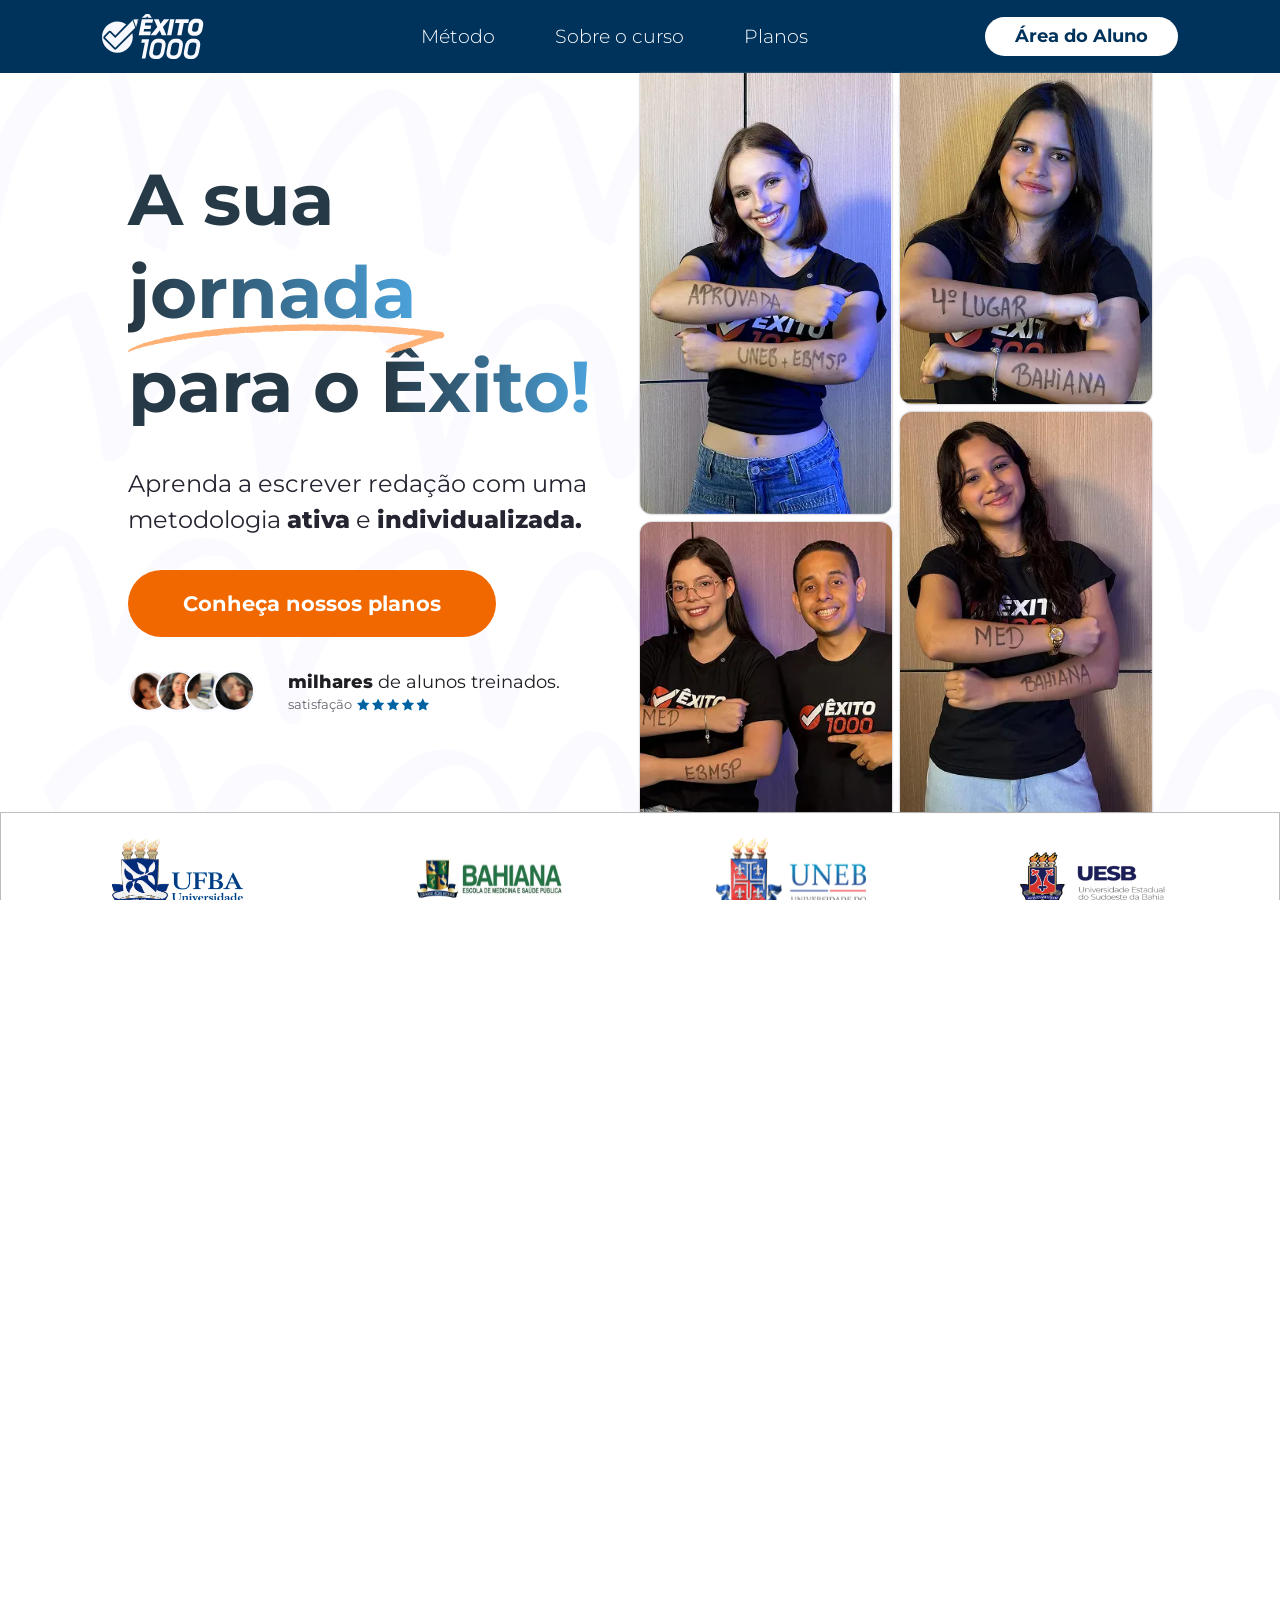
==== index.html @ ca5238f4 "slide-footer" ====
<!DOCTYPE html>
<html lang="pt-br">

<head>
    <meta charset="UTF-8" />
    <meta name="viewport" content="width=device-width, initial-scale=1.0" />

    <title>Êxito 1000 | Curso de Redação para ENEM e Vestibulares</title>

    <!-- SEO básico -->
    <meta name="description"
        content="Curso de redação Êxito 1000: metodologia ativa e individualizada, correções feitas por corretores especializados, mentoria e preparação completa para ENEM, Bahiana, UNEB, UESB e vestibulares paulistas." />
    <meta name="keywords"
        content="curso de redação, redação ENEM, redação vestibular, nota 1000, Bahiana de Medicina, UNEB, UESB, vestibulares paulistas, Matheus Costa, Êxito 1000" />
    <meta name="author" content="Êxito 1000 - Matheus Costa" />
    <meta name="robots" content="index,follow" />

    <!-- Canonical -->
    <link rel="canonical" href="https://redacaoexito1000.com.br/" />

    <!-- Open Graph / Facebook / WhatsApp -->
    <meta property="og:type" content="website" />
    <meta property="og:locale" content="pt_BR" />
    <meta property="og:site_name" content="Êxito 1000" />
    <meta property="og:title" content="Êxito 1000 | Curso de Redação para ENEM e Vestibulares" />
    <meta property="og:description"
        content="Aprenda redação com uma metodologia ativa e individualizada, correções feitas por especialistas para o ENEM e os vestibulares da Bahiana de Medicina, UNEB, UESB e Paulistas." />
    <meta property="og:url" content="https://redacaoexito1000.com.br/" />
    <meta property="og:image" content="https://redacaoexito1000.com.br/assets/og-image.jpg" />
    <meta property="og:image:alt" content="Alunos do curso de redação Êxito 1000" />

    <!-- Twitter Cards -->
    <meta name="twitter:card" content="summary_large_image" />
    <meta name="twitter:title" content="Êxito 1000 | Curso de Redação para ENEM e Vestibulares" />
    <meta name="twitter:description"
        content="Metodologia ativa, correções individualizadas e mentorias para o ENEM e os vestibulares da Bahiana de Medicina, UNEB, UESB e Paulistas." />
    <meta name="twitter:image" content="https://redacaoexito1000.com.br/assets/og-image.jpg" />

    <!-- Dados estruturados (Organization + Course) -->
    <script type="application/ld+json">
  {
    "@context": "https://schema.org",
    "@type": "Organization",
    "name": "Êxito 1000",
    "url": "https://redacaoexito1000.com.br/",
    "logo": "https://redacaoexito1000.com.br/assets/logo.svg",
    "sameAs": [
      "https://www.instagram.com/redacaoexito1000/"
    ]
  }
  </script>
    <script type="application/ld+json">
  {
    "@context": "https://schema.org",
    "@type": "Course",
    "name": "Curso de Redação Êxito 1000",
    "description": "Curso de redação com metodologia ativa, correções individualizadas e mentorias para o ENEM e os vestibulares da Bahiana de Medicina, UNEB, UESB e Paulistas",
    "provider": {
      "@type": "Organization",
      "name": "Êxito 1000",
      "sameAs": "https://redacaoexito1000.com.br/"
    }
  }
  </script>

    <!-- Favicon -->
    <link rel="icon" href="./assets/iconlogo.svg" type="image/svg+xml" />

    <!-- CSS principal -->
    <link rel="stylesheet" href="./reset.css" />
    <link rel="stylesheet" href="./global.css" />
    <link rel="stylesheet" href="./styles/header.css" />
    <link rel="stylesheet" href="./styles/banner.css" />
    <link rel="stylesheet" href="./styles/univs.css" />
    <link rel="stylesheet" href="./styles/metodo.css" />
    <link rel="stylesheet" href="./styles/espec.css" />
    <link rel="stylesheet" href="./styles/plans.css" />
    <link rel="stylesheet" href="./styles/dreams.css" />
    <link rel="stylesheet" href="./styles/footer.css" />

    <link rel="stylesheet" href="https://unpkg.com/aos@2.3.1/dist/aos.css" />
    <script src="https://unpkg.com/aos@2.3.1/dist/aos.js"></script>

    <!-- Google tag (gtag.js) -->
    <script async src="https://www.googletagmanager.com/gtag/js?id=G-YR1QMVE9N9"></script>
    <script>
        window.dataLayer = window.dataLayer || [];
        function gtag() { dataLayer.push(arguments); }
        gtag('js', new Date());

        gtag('config', 'G-YR1QMVE9N9');
    </script>
</head>


<body>
    <header class="header">
        <img src="./assets/logo.svg" alt="Logo Exito 1000" class="logo-header" />
        <!-- Navegação desktop -->
        <nav class="nav-desktop">
            <ul>
                <li><a href="#metodo">Método</a></li>
                <li><a href="#professor">Sobre o curso</a></li>
                <li><a href="#planos">Planos</a></li>
            </ul>
        </nav>
        <!-- Botão desktop -->
        <a href="https://plataforma.redacaoexito1000.com.br/student/login" target="_blank" class="btn-area-aluno">
            <button>Área do Aluno</button>
        </a>
        <!-- Ícone hambúrguer (mobile) -->
        <button class="menu-toggle" aria-label="Abrir menu">
            <img src="./assets/icon/icon-menu.svg" alt="Menu" />
        </button>
    </header>
    <!-- Menu mobile fullscreen -->
    <nav class="nav-mobile" id="nav-mobile">
        <button class="close-menu" id="close-menu">x</button>
        <ul>
            <li><a href="#metodo">Método</a></li>
            <li><a href="#professor">Sobre o curso</a></li>
            <li><a href="#planos">Planos</a></li>
        </ul>

        <a href="https://plataforma.redacaoexito1000.com.br/student/login" target="_blank"
            class="btn-area-aluno-mobile">
            <button>Área do Aluno</button>
        </a>
    </nav>
    <main>
        <section class="section-banner">
            <div class="container-banner">
                <h1 class="hero-title">
                    A sua <span class="gradient-text">jornada<img class="flash" src="./assets/flash.svg"
                            data-aos="fade-right" /></span><br>
                    para o <span class="gradient-text">Êxito!</span>
                </h1>
                <h2>
                    Aprenda a escrever redação com uma metodologia <b>ativa</b> e <b>individualizada.</b>
                </h2>
                <a href="#planos">
                    <button>Conheça nossos planos</button>
                </a>
                <div class="avaliacao-container">
                    <img src="./assets/alunos/avatars.svg" alt="avatars" class="avatars" />
                    <div class="content-starts">
                        <h4><b>milhares</b> de alunos treinados.</h4>
                        <p>satisfação<img src="./assets/starts.svg" alt="starts" /></p>
                    </div>
                </div>
            </div>
            <div class="galeria-alunos">
                <!-- Coluna esquerda -->
                <div class="galeria-col galeria-esquerda">
                    <img src="./assets/alunos/aluno1.webp" alt="aluna 1" class="foto foto-grande">
                    <img src="./assets/alunos/aluno2.webp" alt="aluna 2" class="foto foto-vertical">
                </div>
                <!-- Coluna direita -->
                <div class="galeria-col galeria-direita">
                    <div class="linha-baixo">
                        <img src="./assets/alunos/aluno3.webp" alt="alunos 3" class="foto foto-menor">
                        <img src="./assets/alunos/aluno4.webp" alt="aluna 4" class="foto foto-menor2">
                    </div>
                </div>
            </div>
        </section>
        <section class="universidades">
            <img src="./assets/univ/ufba.svg" alt="universidadades" />
            <img src="./assets/univ/bahiana.svg" alt="universidadades" />
            <img src="./assets/univ/uneb.svg" alt="universidadades" />
            <img src="./assets/univ/uesb.svg" alt="universidadades" />
        </section>
        <section class="section-metodo" id="metodo">
            <div class="container-title-metodo">
                <h3 class="section-metodo-title">A nossa plataforma tem um:</h3>
                <h5 class="section-title-description">Método Exclusivo</h5>
                <hr class="glow-line" />
            </div>
            <div class="cards-metodos">
                <div class="card-metodo">
                    <h4>Código de cores que mostram seus</h4>
                    <div class="card-span">pontos fortes e fracos</div>
                    <img class="card-metodo-image" src="./assets/redacao.webp" alt="metodologia">
                </div>
                <div class="card-metodo">
                    <h4>Correções feitas por corretores com</h4>
                    <div class="card-span">960, 980 e 1000 no ENEM</div>
                    <img class="card-metodo-image" src="./assets/bia-corretora.webp" alt="corretora-bia">
                </div>
            </div>
            <div class="card-metodo-prof">
                <h4>Mentorias individuais</h4>
                <div class="card-span">que te guiam para o <b>ÊXITO</b></div>
                <img class="card-img-prof" src="./assets/prof-matheus.webp" alt="prof-matheus">
            </div>

            <div class="faixa-container">
                <div class="faixa">
                    O curso prepara para o <b>ENEM</b> e os vestibulares da <b>Bahiana de Medicina, UNEB,
                        UESB</b> e <b>Paulistas</b>.
                </div>
            </div>
            <section class="especialista-container" id="professor">
                <div class="espec-left">
                    <h5><b>Matheus Costa</b>, professor mentor <br />
                        <b>+ corretores</b>
                    </h5>
                    <h4 class="corretores-title">
                        <b>Matheus Costa, professor mentor</b><br>
                        <b>+ corretores</b>
                    </h4>
                    <h3><span class="black-letter">Especialista em</span><br /> <span class="white-letter"><img
                                class="checked" src="./assets/checked.svg" />redação</span> <span
                            class="black-letter">para</span><br /> <span class="white-letter">vestibulares</span></h3>
                    <p class="paragraph-white">Conhecido por sua paixão por transformar a escrita em aprovação, Matheus
                        Costa é o professor mentor à frente do nosso curso.<br />
                        <br />
                        Com vasta experiência e uma metodologia comprovada, ele é Especialista em Redação para
                        Vestibulares, focado em desmistificar a prova e guiar você rumo ao Êxito.
                    </p>
                </div>
                <div class="espec-right">
                    <!-- <img src="./assets/colab.png" alt="especialistas"> -->
                </div>
            </section>
        </section>
        <div class="faixa-container-branca">
            <div class="faixa-branca">
                Tenha o <b>conteúdo e a confiança</b> para a <b>nota 1000</b> na redação com nossos especialistas.
            </div>
        </div>
        <section class="plans-container" id="planos">
            <div class="plans-title-metodo">
                <h3 class="plans-metodo-title">Sob medida para sua nota 1000!</h3>
                <h5 class="plans-title-description">Planos</h5>
                <hr class="plans-glow-line" />
            </div>
            <div class="container-plains-cards">
                <img class="selo" src="./assets/selo.svg" alt="selo" />
                <div class="plan-1">
                    <h5 class="name-plan">Plano Diamante</h5>
                    <div class="faixa-plan-1">
                        <b>04 Mentorias individuais por mês</b><br />
                        Com Matheus*
                    </div>
                    <ul class="plan-list">
                        <li class="plan-list-item"><img src="./assets/icon-check.svg" alt="icon" /> Material de apoio na
                            sua casa;</li>
                        <li class="plan-list-item"><img src="./assets/icon-check.svg" alt="icon" /> Redações ilimitadas;
                        </li>
                        <li class="plan-list-item"><img src="./assets/icon-check.svg" alt="icon" /> Correções ao vivo na
                            mentoria;
                        </li>
                        <li class="plan-list-item"><img src="./assets/icon-check.svg" alt="icon" /> 2 simulados de
                            redação por mês;</li>
                        <li class="plan-list-item"><img src="./assets/icon-check.svg" alt="icon" /> Aulas ao vivo e
                            gravadas com o Profº Matheus;</li>
                        <li class="plan-list-item"><img src="./assets/icon-check.svg" alt="icon" /> Acesso a plataforma
                            Êxito 1000;</li>
                        <li class="plan-list-item"><img src="./assets/icon-check.svg" alt="icon" /> Grupo da turma no
                            Telegram;</li>
                        <li class="plan-list-item"><img src="./assets/icon-check.svg" alt="icon" /> Suporte individual
                            no chat.</li>
                    </ul>
                    <a href="https://api.whatsapp.com/send?phone=5571996888181" target="_blank">
                        <button class="plan-button">Lista de espera</button>
                    </a>
                </div>

                <div class="plan-2">
                    <h5 class="name-plan">Plano Premium</h5>
                    <ul class="plan-list">
                        <!-- repita os mesmos itens ou variações -->
                        <li class="plan-list-item"><img src="./assets/icon-check.svg" alt="icon" /> Material de apoio na
                            sua casa;</li>
                        <li class="plan-list-item"><img src="./assets/icon-check.svg" alt="icon" /> 4 redações mensais +
                            reescritas</li>
                        <li class="plan-list-item"><img src="./assets/icon-check.svg" alt="icon" /> Correções em 3 dias
                            úteis;</li>
                        <li class="plan-list-item"><img src="./assets/icon-check.svg" alt="icon" /> 1 simulado de
                            redação por mês;</li>
                        <li class="plan-list-item"><img src="./assets/icon-check.svg" alt="icon" /> Aulas ao vivo toda
                            semana;</li>
                        <li class="plan-list-item"><img src="./assets/icon-check.svg" alt="icon" /> Acesso a plataforma
                            Êxito 1000;</li>
                        <li class="plan-list-item"><img src="./assets/icon-check.svg" alt="icon" /> Grupo da turma no
                            Telegram;</li>
                        <li class="plan-list-item"><img src="./assets/icon-check.svg" alt="icon" /> Suporte individual
                            no chat.</li>
                    </ul>
                    <a href="https://api.whatsapp.com/send?phone=5571996888181" target="_blank">
                        <button class="plan-button">Faça sua matrícula</button>
                    </a>
                </div>
            </div>
        </section>
        <section class="dreams-container">
            <div class="left-dreams">
                <h4 class="title-left-dreams">Te ajudamos a<br /> <img class="checked-dream"
                        src="./assets/checked.svg" />realizar o seu sonho</h4>
                <h4 class="title-left-dreams-mobile">Te ajudamos a <img class="checked-dream-mobile"
                        src="./assets/checked.svg" />realizar o seu sonho</h4>
                <p>A sua redação nota 1000 é o nosso objetivo</p>
                <a href="https://api.whatsapp.com/send?phone=5571996888181" target="_blank">
                    <button class="btn-dreams">Faça sua matrícula</button>
                </a>
            </div>
            <div class="right-dreams">
                <img class="dreams-img is-active" src="./assets/alunos/aluno18.jpg" alt="" aria-hidden="true">
                <img class="dreams-img" src="/assets/alunos/aluno17.jpg" alt="" aria-hidden="true">
            </div>
        </section>
    </main>
    <footer class="bg-footer" itemscope itemtype="https://schema.org/Organization">
        <div class="container-nav-footer">
            <nav>
                <p class="nav-footer-title">A Êxito 1000</p>
                <ul class="nav-footer">
                    <li><a href="#metodo">Método</a></li>
                    <li><a href="#professor">Sobre o Curso</a></li>
                    <li><a href="#planos">Planos</a></li>
                </ul>
            </nav>
        </div>
        <div class="logo-footer">
            <img src="./assets/logo.svg" alt="Logo Exito 1000" />
            <a href="https://www.instagram.com/redacaoexito1000/" target="_blank">
                <img src="./assets/icon/icon-insta.svg" alt="Logo instagram" />
            </a>
        </div>
        <div>
            <p class="copy-footer">© 2025 <span itemprop="name">Êxito 1000</span> | Todos Os Direitos Reservados</p>
        </div>
    </footer>
    <script src="./script.js"></script>
</body>

</html>
---- global.css ----
@import url('https://fonts.googleapis.com/css2?family=Inter:ital,opsz,wght@0,14..32,100..900;1,14..32,100..900&display=swap');
@import url('https://fonts.googleapis.com/css2?family=Inter:ital,opsz,wght@0,14..32,100..900;1,14..32,100..900&family=Montserrat:ital,wght@0,100..900;1,100..900&display=swap');
@import url('https://fonts.googleapis.com/css2?family=Kalam:wght@300;400;700&display=swap');

html,
body {
  position: relative;
  margin: 0;
  padding: 0;
  width: 100%;
  max-width: 100%;
  overflow-x: hidden; /* corta qualquer coisa que tente passar */

  font-family: 'Montserrat', 'Inter', sans-serif;
  font-weight: 100;
  line-height: 1.5;
  scroll-behavior: smooth;
}

*,
*::before,
*::after {
  box-sizing: border-box;
}

/* Garante que bold seja realmente bold */
b,
strong {
  font-weight: 800;
}
button:hover {
  cursor: pointer;
  transform: scale(1.02);
  transition: ease-in 0.2s;
}
---- styles/header.css ----
.header {
    background-color: #00335B;
    padding-block: 6px;
    padding-inline: 8%;
    display: flex;
    justify-content: space-between;
    align-items: center;
}

.logo-header {
    max-width: 110px;
}

/* NAV DESKTOP */
.nav-desktop ul {
    display: flex;
    flex-direction: row;
    gap: 60px;
    list-style: none;
}

.nav-desktop ul li a {
    color: #FFF;
    text-decoration: none;
    font-size: 1.2rem;
    font-weight: 300;
}

/* BOTÃO ÁREA DO ALUNO */
.btn-area-aluno button {
    background-color: #FFF;
    color: #00335B;
    padding-block: 6px;
    padding-inline: 30px;
    border-radius: 20px;
    border: none;
    font-weight: bold;
    font-size: 1.1rem;
    cursor: pointer;
}

/* HAMBÚRGUER – escondido no desktop */
.menu-toggle {
    display: none;
    background: none;
    border: none;
    padding: 4px;
    cursor: pointer;
}

.menu-toggle img {
    width: 28px;
    height: auto;
}

.nav-mobile {
    display: none;
}/* --------------------------- */
/* MOBILE  (até 768px)        */
/* --------------------------- */
@media (max-width: 768px) {

  .header {
    padding-inline: 1.5rem;
    padding-block: 10px;
  }

  /* some menu desktop */
  .nav-desktop {
    display: none;
  }

  /* some botão área do aluno */
  .btn-area-aluno {
    display: none;
  }

  /* ajusta logo */
  .logo-header {
    max-width: 95px;
  }

  /* mostra o hambúrguer */
  .menu-toggle {
    display: inline-flex;
    margin-left: auto;
  }

  /* ====== MENU MOBILE FULLSCREEN ====== */
  .nav-mobile {
    /* agora aparece (mas "fechado" visualmente) */
    display: flex;
    flex-direction: column;
    justify-content: top;
    align-items: center;
    gap: 2rem;
    padding-top: 5rem;
    position: fixed;
    inset: 0;              /* top:0; right:0; bottom:0; left:0 */
    width: 100%;
    min-width: 100vw;
    height: 100svh;
    max-height: 100vh;
    overflow-y: hidden;
    background-image: url("../assets/bg-mobile.webp");
    background-position: bottom;
    background-repeat: no-repeat;
    background-size: cover;
    z-index: 9999;

    opacity: 0;
    pointer-events: none;
    transform: translateX(100%);
    transition: opacity 0.3s ease, transform 0.3s ease;
  }

  .nav-mobile.active {
    opacity: 1;
    pointer-events: all;
    transform: translateX(0);
  }

  .nav-mobile ul {
    list-style: none;
    padding: 0;
    margin: 0;
    text-align: left;
  }

  .nav-mobile ul li + li {
    margin-top: 1rem;
  }

  .nav-mobile a {
    color: #FFF;
    font-size: 1.6rem;
    font-weight: 400;
  }

  .btn-area-aluno-mobile button {
    background-color: #FFF;
    color: #00335B;
    padding-block: 8px;
    padding-inline: 40px;
    border-radius: 20px;
    border: none;
    font-weight: bold;
    font-size: 1.1rem;
    cursor: pointer;
  }

  .close-menu {
    position: absolute;
    top: 16px;
    right: 16px;
    font-size: 2.5rem;
    background: none;
    border: none;
    color: #FFF;
    cursor: pointer;
    font-weight: 300; 
  }
}
---- styles/banner.css ----
.section-banner {
    padding-inline: 10%;
    display: flex;
    flex-direction: row;
    justify-content: space-between;
    gap: 0px;
    background-image: url("../assets/bg-banner.svg");
    background-repeat: no-repeat;
    background-size: cover;
    background-position: center;
}

.container-banner {
    width: 50%;
    display: flex;
    flex-direction: column;
    gap: 2rem;
    padding-block: 5rem;
}

.hero-title {
    z-index: 2;
    position: relative;
    font-weight: 700;
    font-size: 4.5rem;
    line-height: 1.3;
    color: #263946;
}

/* Texto com gradiente */
.gradient-text {
    background: linear-gradient(90deg, #253540 0%, #4BA3DB 100%);
    -webkit-background-clip: text;
    background-clip: text;
    color: transparent;
    display: inline-block;
}

.flash {
    position: absolute;
    z-index: 1;
    margin-top: -1rem;
}

.container-banner h2 {
    color: #252531;
    font-size: 1.5rem;
    font-weight: 400;
}

.container-banner h2 b {
    font-weight: 800;
}

.container-banner button {
    background-color: #F26800;
    color: #fff;
    font-size: 1.3rem;
    width: fit-content;
    padding-inline: 55px;
    padding-block: 18px;
    border-radius: 60px;
    border: none;
    cursor: pointer;
    font-weight: 700;
}

/* avaliação estrelas */
.avaliacao-container {
    display: flex;
    flex-direction: row;
    gap: 2rem;
}

.avatars {
    width: 8rem;
}

.avaliacao-container h4 {
    color: #1E1E23;
    font-size: 1.1rem;
    font-weight: 400;
}

.content-starts {
    display: flex;
    flex-direction: column;
    gap: 0rem
}

.content-starts p {
    display: flex;
    flex-direction: row;
    gap: 0.3rem;
    color: #63636E;
    font-size: 0.8rem;
    font-weight: 400;
}



/* galeria alunos */

.galeria-alunos {
    width: 50%;
    display: flex;
    gap: 0.5rem;    
    height: fit-content;
}

/* colunas esquerda e direita */
.galeria-col {
    flex: 1;
    display: flex;
    flex-direction: column;
    gap: 0.5rem;
}

/* linha de baixo com 2 fotos lado a lado */
.linha-baixo {
    display: flex;
    flex-direction: column;
    gap: 0.5rem;
    flex: 0.4;
}

/* estilo base das imagens */
.foto {
    width: 100%;
    height: 100%;
    object-fit: cover;
    border-radius: 12px;
    display: block;
    box-shadow: #969696 0px 0px 2px 0px;
    opacity: 1;
    transition: opacity .6s ease;
}

.foto.is-fading {
  opacity: 0.07 !important;
}

/* foto grande da esquerda ocupa tudo */
.foto-grande {
    flex: 1;
    border-top-left-radius: 0px;
    border-top-right-radius: 0px;
}

/* foto vertical de cima na direita */
.foto-vertical {
    flex: 1.1;
    border-bottom-left-radius: 0px;
    border-bottom-right-radius: 0px;
    /* um tiquinho maior */
}

/* duas menores embaixo na direita */

.foto-menor {
    flex: 0.4;
    border-top-left-radius: 0px;
    border-top-right-radius: 0px;
}

.foto-menor2 {
    flex: 0.4;
    border-bottom-left-radius: 0px;
    border-bottom-right-radius: 0px;
}

@media (max-width: 768px) {
  .section-banner {
    flex-direction: column;
    align-items: center;
    gap: 2rem;
    width: 100%;
    padding-inline: 1rem;
    padding-block: 3rem 2rem;
    background-position: top center;
  }

  .container-banner {
    width: 100%;
    padding-block: 0;
    align-items: left;
    text-align: left;
    gap: 1.5rem;
  }

  .hero-title {
    font-size: 2.4rem;
    line-height: 1.2;
  }

  /* Se quiser esconder o flash no mobile */
  .flash {
    display: none;
  }

  .container-banner h2 {
    font-size: 1rem;
    line-height: 1.4;
  }

  .container-banner button {
    width: 100%;
    justify-content: center;
    font-size: 0.8rem;
    padding-block: 14px;
  }

  /* avaliação estrelas */
  .avaliacao-container {
    flex-direction: row;
    align-items: center;
    justify-content: center;
    gap: 1rem;
  }

  .avatars {
    width: 5.5rem;
  }

  .content-starts {
    align-items: flex-start;
  }

  .content-starts h4 {
    font-size: 0.95rem;
  }

  .content-starts p {
    font-size: 0.75rem;
  }

  /* galeria alunos */
  .galeria-alunos {
    width: 100%;
    max-width: 420px;
    align-self: center;
  }

  .galeria-col {
    gap: 0.4rem;
  }

  .linha-baixo {
    flex: 1;
  }

  .foto {
    border-radius: 10px;
  }

  .foto-grande,
  .foto-vertical,
  .foto-menor,
  .foto-menor2 {
    border-radius: 10px;
  }
}
---- styles/univs.css ----
.universidades {
    display: flex;
    flex-direction: row;
    gap: 0.5rem;
    border: 1px solid #bdbdbd;
    padding: 1rem;
    justify-content: space-around;
    align-items: center;
    padding-inline: 3%;
}

.universidades img {
    width: auto;
    height: 100px;
    max-height: fit-content;
    max-width: 150px;

}

@media (max-width: 768px) {
.universidades {
  width: 100%;
  max-width: 100%;
  overflow-x: auto;
  scrollbar-width: none;
  display: flex;
  flex-direction: row;
  padding-inline: 1.5rem;
  gap: 2.3rem;
  justify-content: flex-start;
  border: none;
}

.universidades::-webkit-scrollbar {
  display: none;
}

  .universidades img {
    height: 50px;
    max-width: 100px;
  }
}
---- styles/metodo.css ----
.section-metodo {
  background-image: url("../assets/bg-page.webp");
  background-repeat: no-repeat;
  background-size: cover;
  background-position: top;
  min-height: 100vh;
}


.container-title-metodo {
  display: flex;
  flex-direction: column;
  align-items: center;
  gap: 0px;
  justify-content: center;
  padding-block: 2rem;
}

.section-metodo-title {
  font-family: "kalam", sans-serif;
  font-size: 2rem;
  font-weight: 300;
  color: #FFF;
}

.section-title-description {
  background: linear-gradient(to bottom, #fff 0%, #6BC5FF 100%);
  -webkit-background-clip: text;
  background-clip: text;
  color: transparent;
  display: inline-block;
  font-size: 3.5rem;
  margin-top: -1rem;
}

.glow-line {
  border: none;
  height: 10px;
  width: 50%;
  margin: 0 auto;
  border-radius: 20px;

  background: radial-gradient(ellipse at center,
      #6AC4FF 0%,
      #6AC4FF 30%,
      rgba(106, 196, 255, 0) 80%);
}
/* card metodos container */
.cards-metodos {
  display: flex;
  flex-direction: row;
  align-items: center;
  justify-content: space-evenly;
  gap: 2rem;
  padding-block: 2rem;
  padding-inline: 10%;
  flex-wrap: wrap;
}

.card-metodo {
  display: flex;
  flex-direction: column;
  align-items: center;
  justify-content: center;
  gap: 1rem;
}

.card-metodo-prof {
  display: flex;
  flex-direction: column;
  align-items: center;
  justify-content: center;
  gap: 1rem;
  padding-bottom: 2rem;
}

.card-metodo h4,
.card-metodo-prof h4 {
  text-align: center;
  color: #fff;
  font-size: 1.1rem;
  font-weight: 300;
}

.card-span {
  display: flex;
  flex-direction: row;
  gap: 4px;
  width: fit-content;
  padding: 0.1rem 1rem;
  border-radius: 20px;
  background: #F26800;
  color: #fff;
  font-weight: 400;
  margin-top: -0.8rem;

}

.card-metodo-image {
  width: 100%;
  height: auto;
  max-width: 400px;
  max-height: 400px;
  border-radius: 20px;
  box-shadow: 5px 5px 5px 0px rgba(12, 12, 12, 0.75);
}

.card-img-prof {
  width: 100%;
  height: auto;
  max-width: 600px;
  max-height: 600px;
  border: 4px solid #6AC4FF;
  border-radius: 20px;
  box-shadow: 5px 5px 5px 0px rgba(12, 12, 12, 0.75);
}

.faixa-container {
  padding-block: 2rem;
  min-width: 102svw;
  display: flex;
  flex-direction: column;
  align-items: center;
  justify-content: center;
}

.faixa {
  background: radial-gradient(
    circle at center,   /* formato e posição do “brilho” */
    #F26800 50%,         /* cor bem clara no centro */         /* cor bem clara no centro */
    #ff9300 90%,        /* meio */
    #ff7a00 100%        /* bordas mais escuras */
  );  color: white;
  padding: 20px 25px;
  font-size: 20px;
  font-weight: 500;
  width: 100%;
  margin-left: -2rem;
  text-align: center;
  /* INCLINAÇÃO */
  transform: rotate(-3deg); /* ajuste o ângulo */
  display: inline-block; /* necessário para rotacionar direitinho */
}

@media (max-width: 768px) {

  .section-metodo {
    align-items: center;
    justify-content: center;
    background-position: top center;
  }

  .section-metodo-title {
    font-size: 1.3rem;
  }
  .container-title-metodo {
    padding-top: 2rem;
    padding-bottom: 0;
    gap: 1rem;
  }

  .section-title-description {
    flex-wrap: nowrap;
    font-size: 2rem;
    line-height: 1.2;

  }
  .cards-metodos {
    flex-direction: column;
    align-items: center;
    gap: 1.5rem;
  }

  .card-metodo {
    width: 100%;
    max-width: 100%;
  }

  .card-metodo-prof {
    flex-direction: column;
    align-items: center;
    text-align: center;
    padding-inline: 0;
    gap: 1.5rem;
  }

  .card-metodo h4,
  .card-metodo-prof h4 {
    flex-wrap: nowrap;
    font-size: 1rem;
  }

  .card-span {
    text-align: center;
  }

  .card-metodo-prof {
    padding-inline: 1rem;
  }

    .faixa-container {
      padding-inline: 0;
     margin-left: -2rem;
      min-width: 120svw;
      display: flex;
      flex-direction: column;
      align-items: center;
      justify-content: center;
    }
    .faixa {
      font-size: 1rem;
      font-weight: 300;
    }
  }
---- styles/espec.css ----
.especialista-container {
  display: flex;
  flex-direction: row;
  align-items: top;        /* "bottom" não existe, flex-end é o mais próximo */
  justify-content: left;  /* "left" não existe, flex-start é o correto */
  padding-left: 10%;
  padding-top: 4rem;
  overflow-x: hidden;
}

/* check verde colado na palavra "redação" */
.checked {
  position: absolute;
  z-index: 1;
  max-width: 345px;
  width: auto;
  margin-top: -1rem;
  margin-left: -2rem;
}

.espec-left {
  display: flex;
  flex-direction: column;
  gap: 2rem;
  width: 50%;
  align-items: flex-start;
  padding-bottom: 3rem;
}

.espec-left h5 {
  font-family: "kalam", sans-serif;
  font-size: 2rem;
  font-weight: 300;
  color: #FFF;
}

.corretores-title {
  display: none;
}

.espec-left h3 {
  background: linear-gradient(to bottom, #fff 0%, #6BC5FF 100%);
  -webkit-background-clip: text;
  background-clip: text;
  color: transparent;
  display: inline-block;
  font-size: 3.3rem;
  line-height: 4rem;
}

.black-letter {
  background: #101720;
  -webkit-background-clip: text;
  background-clip: text;
  color: transparent;
  text-transform: uppercase;
  font-weight: 800;
}

.white-letter {
  background: #F8F8FF;
  background-clip: text;
  color: transparent;
  text-transform: uppercase;
  font-weight: 800;
}

.paragraph-white {
  background: #F8F8FF;
  -webkit-background-clip: text;
  background-clip: text;
  color: transparent;
  font-weight: 500;
  font-size: 1.3rem;
  text-align: justify;
  width: 90%;
  padding-bottom: 5rem;
}

/* Lado direito com background */
.espec-right {
  width: 50%;
  background-image: url("../assets/colab.png");
  background-position: right;
  background-repeat: no-repeat;
  background-size: contain;
  display: flex;
  flex-direction: column;
  justify-content: bottom;
  /* garante que o bg apareça mesmo se o conteúdo da esquerda for pouco */
  min-height: 100%;
  height: auto;
  
}

/* Se algum dia voltar a usar <img> dentro, isso evita estourar a largura */
.espec-right img {
  max-width: 100%;
  height: auto;
}

/* faixa branca */
.faixa-container-branca {
  width: 100%;
  max-width: 100%;
  display: flex;
  flex-direction: column;
  align-items: flex-start;
  justify-content: center;
  background-color: transparent;
  margin-top: -2.5rem;
  overflow-x: clip;   /* corta qualquer sobra da rotação sem gerar scroll */
}

.faixa-branca {
  background: #CCEBFF;
  color: #1E1E23;
  padding: 25px 25px;
  font-size: 20px;
  font-weight: 500;
  width: 100%;
  text-align: center;
  transform: rotate(3deg);
  display: inline-block;
}

/* ========================= */
/* Mobile (até 768px)       */
/* ========================= */
@media (max-width: 768px) {
  .especialista-container {
    flex-direction: column;
    padding-inline: 1rem;
    padding-block: 2rem;
    padding-left: 1rem; /* sobrescreve o 10% pra não empurrar nada pra direita */
  }

  .espec-left {
    width: 100%;
  }

  .espec-left h5 {
    display: none;
  }

  .corretores-title {
    display: block;
    font-family: "kalam", sans-serif;
    font-size: 1.2rem;
    text-align: left;
    font-weight: 100;
    color: #FFF;
  }

  .espec-left h3 {
    font-size: 2rem;
    line-height: 1.5;
    text-align: left;
    padding-block: 1rem;
  }

  .paragraph-white {
    font-size: 1rem;
    text-align: left;
    padding-bottom: 0;
  }

  .checked {
    position: absolute;
    z-index: 1;
    max-width: 14rem;
    width: auto;
    margin-top: -0.8rem;
    margin-left: -1.8rem;
  }

  .espec-right {
    width: 100%;
    min-height: 300px;
    background-position: center top;
    }
    
    .faixa-container-branca {
      width: 120%;
      max-width: 120%;
      margin-bottom: -1rem;
    
    }
    
    .faixa-branca {
      width: 100%;
      margin-left: -2rem;
      font-size: 1rem;
      padding-inline: 3rem;
    }
    }
---- styles/plans.css ----
.plans-container {
    padding-inline: 10%;
    display: flex;
    flex-direction: column;
    justify-content: space-between;
    gap: 0px;
    background-image: url("../assets/bg-plans.webp");
    background-repeat: no-repeat;
    background-size: cover;
    background-position: top;
    margin-top: -2.5rem;
    padding-top: 4rem;
    align-items: center;
}

.plans-title-metodo {
  display: flex;
  flex-direction: column;
  align-items: center;
  gap: 0px;
  justify-content: center;
  padding-block: 2rem;
}

.plans-metodo-title {
  font-family: "kalam", sans-serif;
  font-size: 2rem;
  font-weight: 300;
  color: #fff;
}

.plans-title-description {
  background: linear-gradient(to bottom, #fff 0%, #FFEAA6 100%);
  -webkit-background-clip: text;
  background-clip: text;
  color: transparent;
  display: inline-block;
  font-size: 3.5rem;
  margin-top: -1rem;
}

.plans-glow-line {
  border: none;
  height: 10px;
  width: 100%;
  margin: 0 auto;
  border-radius: 20px;

  background: radial-gradient(ellipse at center,
      #FFB46A 0%,
      #FFB46A 30%,
      #ffb56a1b 80%);
}

.container-plains-cards {
  display: flex;
  flex-direction: row;
  gap: 0;
  justify-content: center;
  padding-inline: 10%;
  width: 100%;
}

.plan-1 {
  width: 50%;
  min-width: 50%;
  overflow-x: hidden;
  background:linear-gradient(to bottom, #60B6EF 0%, #000F19 100%);
  background-position: center;
  background-repeat: no-repeat;
  background-size: cover;
  border-top-left-radius: 16px;
  border-top-right-radius: 16px;
  display: flex;
  flex-direction: column;
  align-items: center;
  justify-content: space-between;
  gap: 1rem;
  padding-block: 2rem;
  padding-inline: 0.3rem;
}

.plan-2 {
  width: 50%;
  min-width: 50%;
  background:linear-gradient(to bottom, #101720 0%, #000000 100%);
  background-position: center;
  background-repeat: no-repeat;
  background-size: cover;
  border-top-right-radius: 16px;
  display: flex;
  flex-direction: column;
  align-items: center;
  justify-content: space-between;
  gap: 1rem;
  margin-top: 5rem;
  padding-block: 2rem;
  padding-inline: 0.3rem;
}

.name-plan {
  display: flex;
  text-align: center;
  color: #fff;
  font-size: 1.8rem;
  word-break: keep-all;
}

.plan-list {
  display: flex;
  flex-direction: column;
  gap: 0.5rem;
  list-style: none;
  width: 100%;
  text-align: left;
  padding-inline: 5rem;
}

.plan-list-item {
  display: flex;
  flex-direction: row;
  gap: 10px;
  color: #fff;
  font-size: 1.1rem;
  font-weight: 300;
}

.plan-button {
  background-color: #F26800;
  color: #fff;
  font-size: 1rem;
  width: fit-content;
  padding-inline: 60px;
  padding-block: 12px;
  border-radius: 60px;
  border: none;
  cursor: pointer;
  font-weight: 700;
}

.faixa-plan-1 {
  background: #CCEBFF;
  color: #00335B;
  padding: 16px 16px;
  font-size: 1.1rem;
  font-weight: 500;
  width: 110%;
  text-align: center;
  /* INCLINAÇÃO */
  transform: rotate(-2deg); /* ajuste o ângulo */
  display: inline-block; /* necessário para rotacionar direitinho */
}

.selo {
  position: absolute;
  z-index: 999;
  width: 10rem;
  height: auto;
  left: 0;
  margin-left: 14svw;
  margin-top: 5rem;
}

@media (max-width: 768px) {

  .plans-container {
    padding-inline: 0;
    margin-top: 0;
    padding-top: 3rem;
    background-position: top center;
  }
  .plans-title-metodo {
    display: flex;
    flex-direction: column;
    gap: 1rem;
  }
  .plans-metodo-title {
    font-size: 1.5rem;
  }
  .plans-title-description {
    font-size: 2rem;
  }

  .container-plains-cards {
    flex-direction: column;
    align-items: center;
    padding-inline: 0.5rem;
    padding-bottom: 2rem;
    border-radius: 12px;
  }
  .plan-list {
    padding-inline: 1rem;
  }

  .plan-1,
  .plan-2 {
    width: 100%;
    max-width: 420px;
    border-radius: 12px;
  }
  .plan-list-item {
    font-size: 1rem;
  }

.selo {
  position: absolute;
  z-index: 999;
  width: 6rem;
  height: auto;
  justify-content: center;
  margin: 0 auto;
  left: 0;
  right: 0;
  margin-left: auto;
  margin-right: auto;
  margin-top: -70rem;
}

}
---- styles/dreams.css ----
.dreams-container {
    display: flex;
    flex-direction: row;
    justify-content: space-between;
    gap: 0px;
    min-height: 100vh;
}

.left-dreams {
    width: 60%;
    background-image: url("../assets/bg-paper.webp");
    background-position: right;
    background-repeat: no-repeat;
    background-size: cover;
    display: flex;
    flex-direction: column;
    gap: 1rem;
    align-items: right;
    justify-content: center;
    padding-left: 10%;
}

.title-left-dreams {
    color: #0062A1;
    font-size: 3.5rem;
    font-weight: 700;
    line-height: normal;
}

.left-dreams p {
    display: block;
    color: #00335B;
    font-size: 2rem;
    font-weight: 500;
    font-family: kalam, sans-serif;
}

.btn-dreams {
  background-color: #F26800;
  color: #fff;
  font-size: 1.2rem;
  width: fit-content;
  padding-inline: 120px;
  padding-block: 15px;
  border-radius: 60px;
  border: none;
  cursor: pointer;
  font-weight: 700;
  margin-top: 2rem;
}

.checked-dream {
    position: absolute;
    z-index: 1;
    min-width: 400px;
    width: auto;
    margin-left: 13rem;
    margin-top: -1rem;
    
}
.checked-dream-mobile {
    display: none;    
}

.right-dreams{
  width: 40%;
  position: relative;
  overflow: hidden;
  display: flex;
  align-items: center;
  justify-content: center;
}

.dreams-img{
  position: absolute;
  inset: 0;
  width: 100%;
  height: 100%;
  object-fit: cover;
  object-position: top;
  opacity: 0;
  transition: opacity .7s ease;
}

.dreams-img.is-active{
  opacity: 1;
}

.paragraph-dream {
  display: none;
}
.title-left-dreams-mobile {
  display: none;
}
@media (max-width: 768px) {

  .dreams-container {
    flex-direction: column;
    min-height: auto;
  }

  .left-dreams,
  .right-dreams {
    width: 100%;
  }

  .left-dreams {
    padding-inline: 0.8rem;
    padding-top: 3rem;
    padding-bottom: 2.5rem;
    align-items: flex-start;
    text-align: left;
  }
  .title-left-dreams {
    display: none;
  }
  .title-left-dreams-mobile {
    display: block;
    color: #0062A1;
    font-size: 1.7rem;
    font-weight: 700;
    line-height: normal;
  }

  .checked-dream-mobile {
    display: block;
    position: absolute;
    z-index: 1;
    width: 200px;
    margin-left: -1rem;
    margin-top: -0.5rem;
    
}

  .right-dreams {
    min-height: 320px;
  }
  .btn-dreams {
    font-size: 1rem;
    width: max-content;
    padding-inline: 80px;
  }
  .left-dreams p {
    font-size: 1.3rem;
  }
  .right-dreams {
    width: 100%;
    min-height: 60vh;
}
}
---- styles/footer.css ----
.bg-footer {
    padding-inline: 10%;
    padding-top: 5%;
    padding-bottom: 3%;
    display: flex;
    flex-direction: column;
    gap: 0px;
    width: 100%;
    background-image: url("../assets/bg-footer.webp");
    background-repeat: no-repeat;
    background-size: cover;
    background-position: top;
}

.container-nav-footer {
    display: flex;
    flex-direction: row;
    align-items: flex-start;
    color: #fff;
    list-style: none;
}

.nav-footer-title {
    font-weight: 600;
    font-size: 1.5rem;

}

.nav-footer {    
    list-style: none;
    display: flex;
    flex-direction: column;
    gap: 1rem;
    padding-inline: 0;
    font-size: 1.2rem;
    font-weight: 300;
}

.logo-footer {
    display: flex;
    flex-direction: row;
    width: 100%;
    justify-content: right;
    gap: 2rem;
    padding-inline: 0;
    font-size: 1.2rem;
    font-weight: 300;
}

.copy-footer {
    font-size: 0.9rem;
    font-weight: 300;
    color: #fff;
    text-align: center;
    margin-top: 1rem;
}

@media (max-width: 768px) {

  .bg-footer {
    padding-inline: 1rem;
    padding-top: 3rem;
  }

  .container-nav-footer {
    flex-direction: column;
    align-items: center;
    justify-content: center;
    text-align: center;
    margin-bottom: 2rem;
  }

  .nav-footer {
    align-items: center;
    gap: 0.75rem;
  }

  .logo-footer {
    justify-content: center;
    margin-top: 1rem;
  }
}
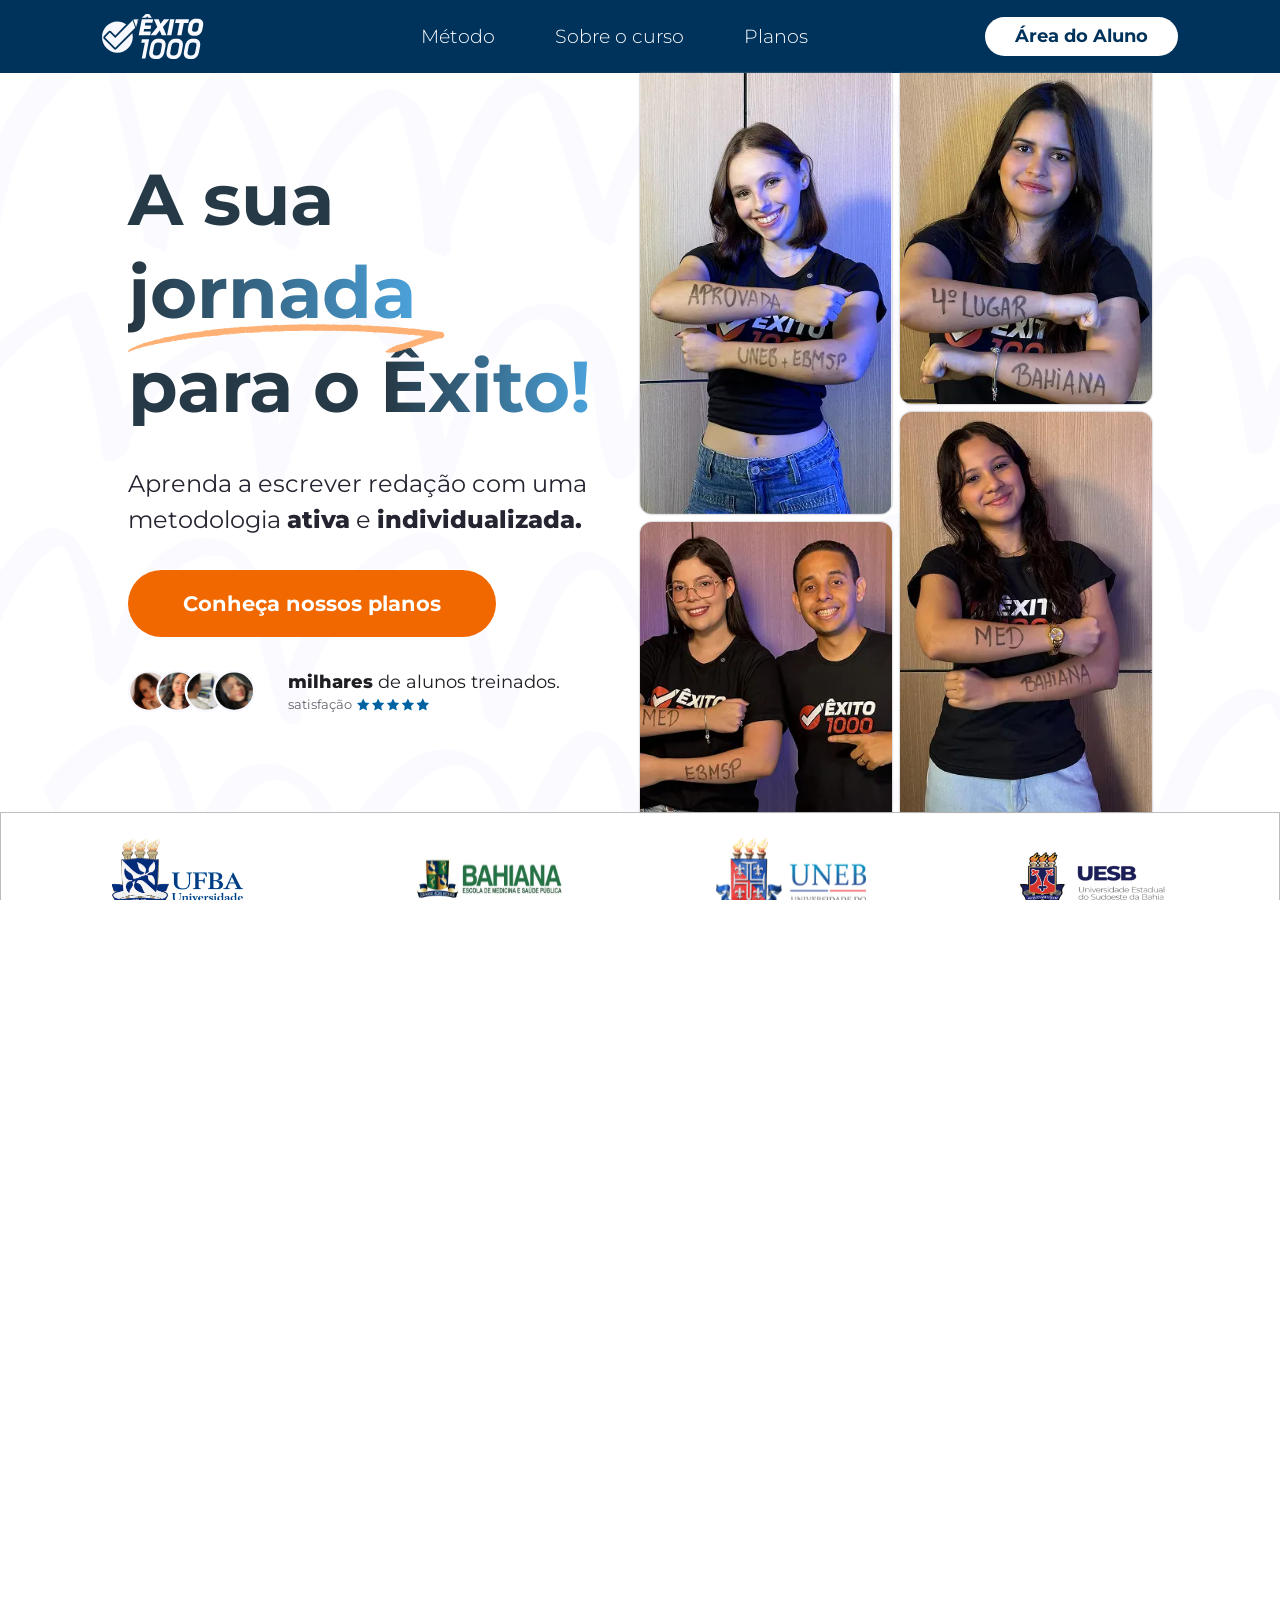
==== commit 608e0610: "feat-plan-details" ====
--- a/index.html
+++ b/index.html
@@ -67,16 +67,17 @@
     <link rel="icon" href="./assets/iconlogo.svg" type="image/svg+xml" />
 
     <!-- CSS principal -->
-    <link rel="stylesheet" href="./reset.css" />
-    <link rel="stylesheet" href="./global.css" />
-    <link rel="stylesheet" href="./styles/header.css" />
-    <link rel="stylesheet" href="./styles/banner.css" />
-    <link rel="stylesheet" href="./styles/univs.css" />
-    <link rel="stylesheet" href="./styles/metodo.css" />
-    <link rel="stylesheet" href="./styles/espec.css" />
-    <link rel="stylesheet" href="./styles/plans.css" />
-    <link rel="stylesheet" href="./styles/dreams.css" />
-    <link rel="stylesheet" href="./styles/footer.css" />
+    <link rel="stylesheet" href="./reset.css?v=23122025" />
+    <link rel="stylesheet" href="./global.css?v=23122025" />
+    <link rel="stylesheet" href="./styles/header.css?v=23122025" />
+    <link rel="stylesheet" href="./styles/banner.css?v=23122025" />
+    <link rel="stylesheet" href="./styles/univs.css?v=23122025" />
+    <link rel="stylesheet" href="./styles/metodo.css?v=23122025" />
+    <link rel="stylesheet" href="./styles/espec.css?v=23122025" />
+    <link rel="stylesheet" href="./styles/plans.css?v=23122025" />
+    <link rel="stylesheet" href="./styles/dreams.css?v=23122025" />
+    <link rel="stylesheet" href="./styles/footer.css?v=23122025" />
+    <link rel="stylesheet" href="./styles/video-dialog.css?v=23122025" />
 
     <link rel="stylesheet" href="https://unpkg.com/aos@2.3.1/dist/aos.css" />
     <script src="https://unpkg.com/aos@2.3.1/dist/aos.js"></script>
@@ -233,35 +234,66 @@
             <div class="plans-title-metodo">
                 <h3 class="plans-metodo-title">Sob medida para sua nota 1000!</h3>
                 <h5 class="plans-title-description">Planos</h5>
-                <hr class="plans-glow-line" />
+                
+                <!-- <hr class="plans-glow-line" /> -->
+
+                <a href="javascript:void(0)" onclick="openPlanVideo('#premium')" class="plan-video-planos">
+                    Entenda as diferenças entre os planos (Clique aqui)
+                </a>
             </div>
             <div class="container-plains-cards">
                 <img class="selo" src="./assets/selo.svg" alt="selo" />
                 <div class="plan-1">
                     <h5 class="name-plan">Plano Diamante</h5>
                     <div class="faixa-plan-1">
-                        <b>04 Mentorias individuais por mês</b><br />
-                        Com Matheus*
-                    </div>
-                    <ul class="plan-list">
-                        <li class="plan-list-item"><img src="./assets/icon-check.svg" alt="icon" /> Material de apoio na
-                            sua casa;</li>
-                        <li class="plan-list-item"><img src="./assets/icon-check.svg" alt="icon" /> Redações ilimitadas;
-                        </li>
-                        <li class="plan-list-item"><img src="./assets/icon-check.svg" alt="icon" /> Correções ao vivo na
-                            mentoria;
-                        </li>
-                        <li class="plan-list-item"><img src="./assets/icon-check.svg" alt="icon" /> 2 simulados de
-                            redação por mês;</li>
-                        <li class="plan-list-item"><img src="./assets/icon-check.svg" alt="icon" /> Aulas ao vivo e
-                            gravadas com o Profº Matheus;</li>
-                        <li class="plan-list-item"><img src="./assets/icon-check.svg" alt="icon" /> Acesso a plataforma
-                            Êxito 1000;</li>
-                        <li class="plan-list-item"><img src="./assets/icon-check.svg" alt="icon" /> Grupo da turma no
-                            Telegram;</li>
-                        <li class="plan-list-item"><img src="./assets/icon-check.svg" alt="icon" /> Suporte individual
-                            no chat.</li>
-                    </ul>
+                        <b>Mentoria individual toda semana</b><br />
+                        com o prof. Matheus Costa.
+                        </div>
+                        <ul class="plan-list">
+                            <li class="plan-list-item">
+                                <img src="./assets/icon-check.svg" alt="icon" />
+                                Grupo da turma no Telegram;
+                            </li>
+                        
+                            <li class="plan-list-item">
+                                <img src="./assets/icon-check.svg" alt="icon" />
+                                Acesso à plataforma Êxito 1000;
+                            </li>
+                        
+                            <li class="plan-list-item">
+                                <img src="./assets/icon-check.svg" alt="icon" />
+                                Aulas ao vivo toda semana em grupo;
+                            </li>
+                        
+                            <li class="plan-list-item">
+                                <img src="./assets/icon-check.svg" alt="icon" />
+                                Simulado de redação mensal;
+                            </li>
+                        
+                            <li class="plan-list-item" style="font-weight: 500;">
+                                <img src="./assets/icon-check.svg" alt="icon" />
+                                Correção da redação ao vivo na mentoria;
+                            </li>
+                        
+                            <li class="plan-list-item" style="font-weight: 500;">
+                                <img src="./assets/icon-check.svg" alt="icon" />
+                                Redações ilimitadas;
+                            </li>
+                        
+                            <li class="plan-list-item" style="font-weight: 500;">
+                                <img src="./assets/icon-check.svg" alt="icon" />
+                                Simulado de redação bônus mensal;
+                            </li>
+                        
+                            <li class="plan-list-item" style="font-weight: 500;">
+                                <img src="./assets/icon-check.svg" alt="icon" />
+                                KIT EXCLUSIVO DIAMANTE
+                                <a href="javascript:void(0)" onclick="openPlanVideo('#diamante')" class="plan-video-link">
+                                    ( veja o vídeo )
+                                </a>                                
+                            </li>
+                        </ul>
+
                     <a href="https://api.whatsapp.com/send?phone=5571996888181" target="_blank">
                         <button class="plan-button">Lista de espera</button>
                     </a>
@@ -270,24 +302,50 @@
                 <div class="plan-2">
                     <h5 class="name-plan">Plano Premium</h5>
                     <ul class="plan-list">
-                        <!-- repita os mesmos itens ou variações -->
-                        <li class="plan-list-item"><img src="./assets/icon-check.svg" alt="icon" /> Material de apoio na
-                            sua casa;</li>
-                        <li class="plan-list-item"><img src="./assets/icon-check.svg" alt="icon" /> 4 redações mensais +
-                            reescritas</li>
-                        <li class="plan-list-item"><img src="./assets/icon-check.svg" alt="icon" /> Correções em 3 dias
-                            úteis;</li>
-                        <li class="plan-list-item"><img src="./assets/icon-check.svg" alt="icon" /> 1 simulado de
-                            redação por mês;</li>
-                        <li class="plan-list-item"><img src="./assets/icon-check.svg" alt="icon" /> Aulas ao vivo toda
-                            semana;</li>
-                        <li class="plan-list-item"><img src="./assets/icon-check.svg" alt="icon" /> Acesso a plataforma
-                            Êxito 1000;</li>
-                        <li class="plan-list-item"><img src="./assets/icon-check.svg" alt="icon" /> Grupo da turma no
-                            Telegram;</li>
-                        <li class="plan-list-item"><img src="./assets/icon-check.svg" alt="icon" /> Suporte individual
-                            no chat.</li>
+                        <li class="plan-list-item">
+                            <img src="./assets/icon-check.svg" alt="icon" />
+                            Grupo da turma no Telegram;
+                        </li>
+                
+                        <li class="plan-list-item">
+                            <img src="./assets/icon-check.svg" alt="icon" />
+                            Acesso à plataforma Êxito 1000;
+                        </li>
+                
+                        <li class="plan-list-item">
+                            <img src="./assets/icon-check.svg" alt="icon" />
+                            Aulas ao vivo toda semana em grupo;
+                        </li>
+                
+                        <li class="plan-list-item">
+                            <img src="./assets/icon-check.svg" alt="icon" />
+                            Simulado de redação mensal;
+                        </li>
+                
+                        <li class="plan-list-item" style="font-weight: 500;">
+                            <img src="./assets/icon-check.svg" alt="icon" />
+                            Correção em até 3 dias úteis;
+                        </li>
+                
+                        <li class="plan-list-item" style="font-weight: 500;">
+                            <img src="./assets/icon-check.svg" alt="icon" />
+                            8 redações mensais<span style="font-size: 0.9rem; align-items: center; font-style: italic;">(4 escritas e 4 reescritas);</span>
+                        </li>
+                
+                        <li class="plan-list-item" style="font-weight: 500;">
+                            <img src="./assets/icon-check.svg" alt="icon" />
+                            Mentoria de orientação<span style="font-size: 0.9rem; align-items: center; font-style: italic;">(uma única vez);</span>
+                        </li>
+                
+                        <li class="plan-list-item" style="font-weight: 500;">
+                            <img src="./assets/icon-check.svg" alt="icon" />
+                            KIT EXCLUSIVO PREMIUM
+                            <a href="javascript:void(0)" onclick="openPlanVideo('#premium')" class="plan-video-link">
+                                ( veja o vídeo )
+                            </a>
+                        </li>
                     </ul>
+
                     <a href="https://api.whatsapp.com/send?phone=5571996888181" target="_blank">
                         <button class="plan-button">Faça sua matrícula</button>
                     </a>
@@ -332,7 +390,15 @@
             <p class="copy-footer">© 2025 <span itemprop="name">Êxito 1000</span> | Todos Os Direitos Reservados</p>
         </div>
     </footer>
-    <script src="./script.js"></script>
-</body>
-
-</html>+    <dialog id="videoDialog" class="video-dialog" aria-label="Vídeo do plano">
+        <button id="videoDialogClose" class="video-dialog-close" aria-label="Fechar">×</button>
+    
+        <div class="video-dialog-body">
+            <video id="videoDialogPlayer" controls playsinline preload="metadata"></video>
+        </div>
+    </dialog>
+    <script src="./script.js?v=23122025"></script>
+    
+    </body>
+    
+    </html>
--- a/styles/plans.css
+++ b/styles/plans.css
@@ -39,6 +39,18 @@
   margin-top: -1rem;
 }
 
+.plan-video-planos {
+  color: #fff;
+  font-style: italic;
+  font-size: 0.9rem;
+  font-weight: 400;
+  align-items: center;
+  ;
+}
+.plan-video-planos:hover{
+  color: #000000;
+}
+
 .plans-glow-line {
   border: none;
   height: 10px;
@@ -113,7 +125,8 @@
   list-style: none;
   width: 100%;
   text-align: left;
-  padding-inline: 5rem;
+  padding-left: 5rem;
+  padding-right: 0.5rem;
 }
 
 .plan-list-item {
@@ -121,8 +134,13 @@
   flex-direction: row;
   gap: 10px;
   color: #fff;
-  font-size: 1.1rem;
+  font-size: 1rem;
   font-weight: 300;
+  align-items: center;
+}
+.plan-list-item img {
+  width: 20px;
+  height: 20px;
 }
 
 .plan-button {
@@ -159,6 +177,17 @@
   left: 0;
   margin-left: 14svw;
   margin-top: 5rem;
+}
+
+.plan-video-link {
+  color: #F26800;
+  font-style: italic;
+  font-size: 0.9rem;
+  align-items: center;
+}
+
+.plan-video-link:hover {
+  opacity: 0.85;
 }
 
 @media (max-width: 768px) {
--- a/styles/video-dialog.css
+++ b/styles/video-dialog.css
@@ -0,0 +1,37 @@
+.video-dialog {
+  width: min(920px, 92vw);
+  border: none;
+  border-radius: 16px;
+  padding: 0;
+  overflow: hidden;
+}
+
+.video-dialog::backdrop {
+  background: rgba(0,0,0,.6);
+}
+
+.video-dialog-close {
+  position: absolute;
+  top: 10px;
+  right: 12px;
+  z-index: 2;
+  background: rgba(0,0,0,.55);
+  color: #fff;
+  border: none;
+  width: 42px;
+  height: 42px;
+  border-radius: 999px;
+  font-size: 28px;
+  cursor: pointer;
+}
+
+.video-dialog-body {
+  background: #000;
+}
+
+#videoDialogPlayer {
+  width: 100%;
+  height: auto;
+  display: block;
+  max-height: 80vh;
+}
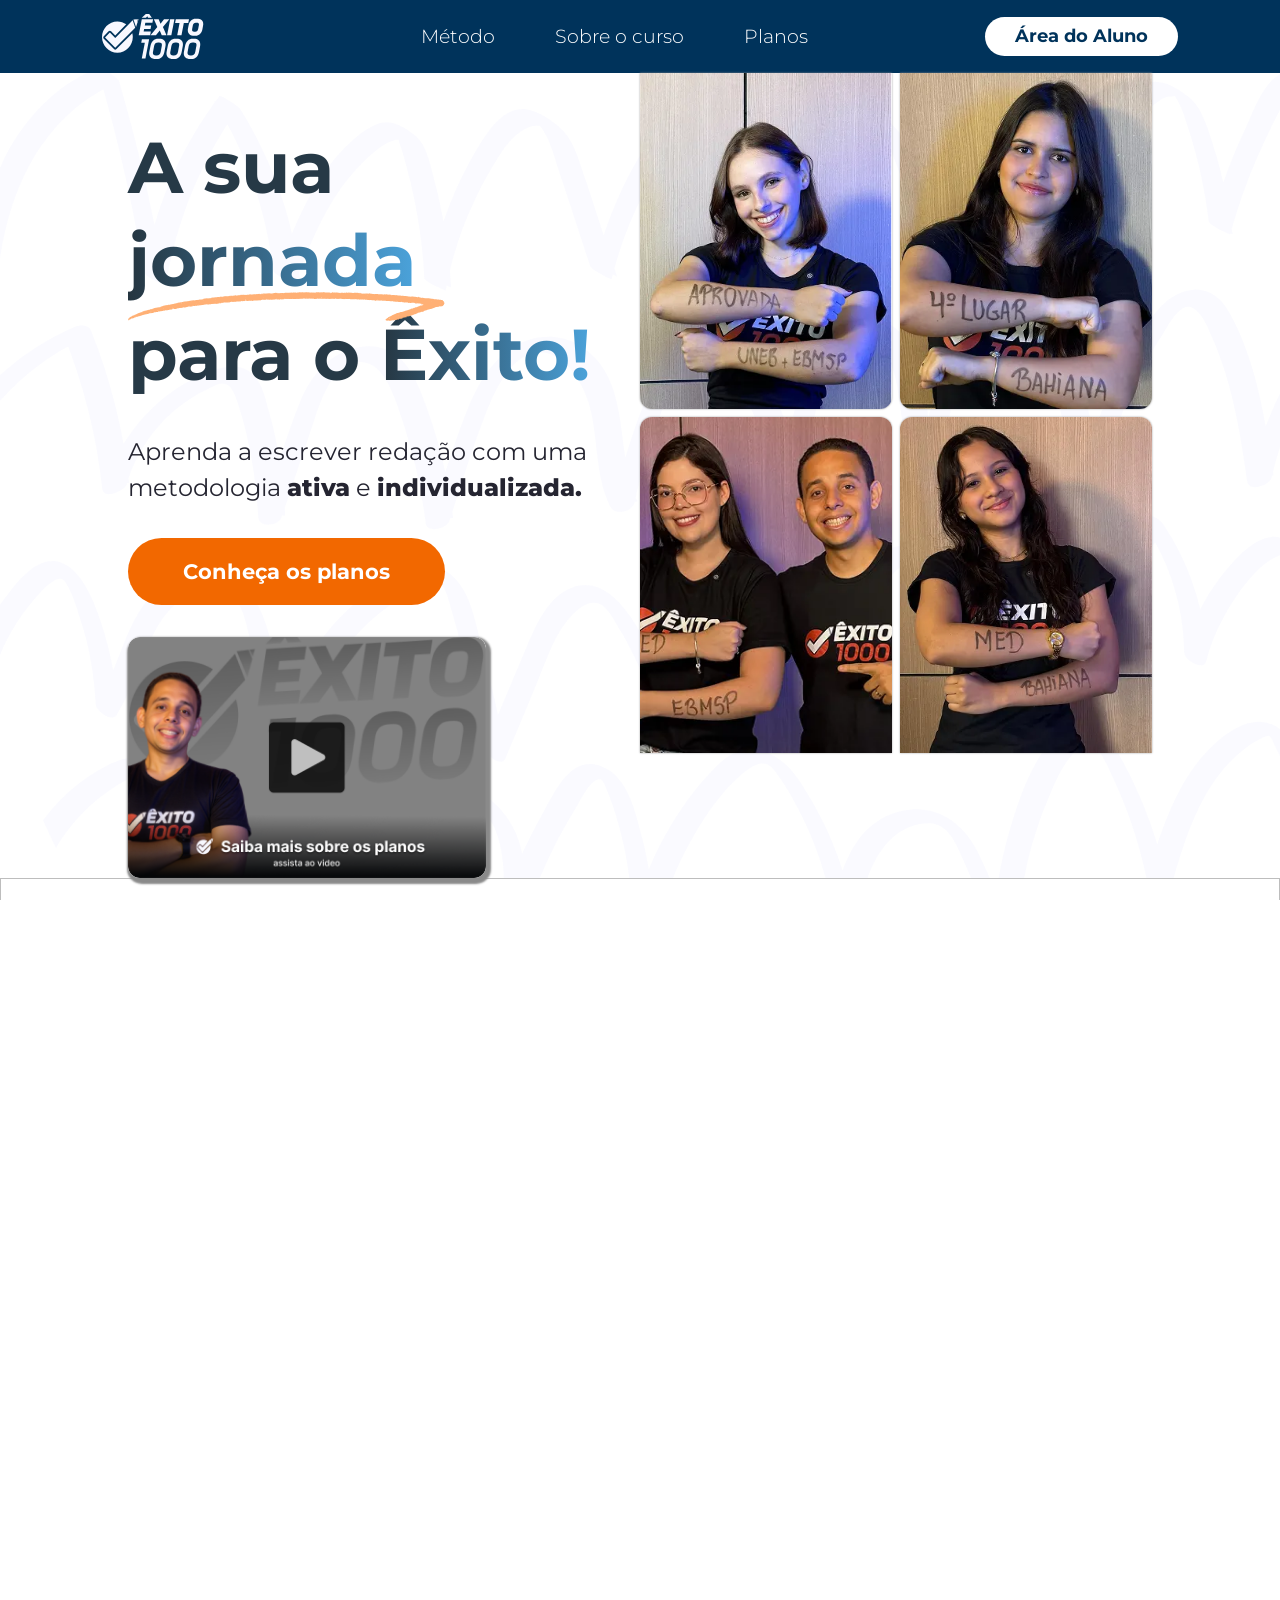
==== commit e4ede0bd: "feat-video" ====
--- a/index.html
+++ b/index.html
@@ -140,14 +140,17 @@
                     Aprenda a escrever redação com uma metodologia <b>ativa</b> e <b>individualizada.</b>
                 </h2>
                 <a href="#planos">
-                    <button>Conheça nossos planos</button>
+                    <button>Conheça os planos</button>
                 </a>
-                <div class="avaliacao-container">
+                <!-- <div class="avaliacao-container">
                     <img src="./assets/alunos/avatars.svg" alt="avatars" class="avatars" />
                     <div class="content-starts">
                         <h4><b>milhares</b> de alunos treinados.</h4>
                         <p>satisfação<img src="./assets/starts.svg" alt="starts" /></p>
                     </div>
+                </div> -->
+                <div class="container-video-planos">
+                    <img src="/assets/video-banner.png" alt="play-planos" class="video-planos" onclick="openPlanVideo('#premium')" />
                 </div>
             </div>
             <div class="galeria-alunos">
@@ -166,10 +169,24 @@
             </div>
         </section>
         <section class="universidades">
-            <img src="./assets/univ/ufba.svg" alt="universidadades" />
-            <img src="./assets/univ/bahiana.svg" alt="universidadades" />
-            <img src="./assets/univ/uneb.svg" alt="universidadades" />
-            <img src="./assets/univ/uesb.svg" alt="universidadades" />
+            <div class="universidades-track">
+                <img src="./assets/univ/ufba.svg" alt="UFBA" />
+                <img src="./assets/univ/bahiana.svg" alt="Bahiana" />
+                <img src="./assets/univ/uneb.svg" alt="UNEB" />
+                <img src="./assets/univ/uesb.svg" alt="UESB" />
+        
+                <!-- duplicado para loop -->
+                <img src="./assets/univ/ufba.svg" alt="" aria-hidden="true" />
+                <img src="./assets/univ/bahiana.svg" alt="" aria-hidden="true" />
+                <img src="./assets/univ/uneb.svg" alt="" aria-hidden="true" />
+                <img src="./assets/univ/uesb.svg" alt="" aria-hidden="true" />
+
+                 <!-- duplicado para loop -->
+                <img src="./assets/univ/ufba.svg" alt="" aria-hidden="true" />
+                <img src="./assets/univ/bahiana.svg" alt="" aria-hidden="true" />
+                <img src="./assets/univ/uneb.svg" alt="" aria-hidden="true" />
+                <img src="./assets/univ/uesb.svg" alt="" aria-hidden="true" />
+            </div>
         </section>
         <section class="section-metodo" id="metodo">
             <div class="container-title-metodo">
--- a/styles/banner.css
+++ b/styles/banner.css
@@ -1,100 +1,125 @@
 .section-banner {
-    padding-inline: 10%;
-    display: flex;
-    flex-direction: row;
-    justify-content: space-between;
-    gap: 0px;
-    background-image: url("../assets/bg-banner.svg");
-    background-repeat: no-repeat;
-    background-size: cover;
-    background-position: center;
+  padding-inline: 10%;
+  display: flex;
+  flex-direction: row;
+  justify-content: space-between;
+  gap: 0px;
+  background-image: url("../assets/bg-banner.svg");
+  background-repeat: no-repeat;
+  background-size: cover;
+  background-position: center;
 }
 
 .container-banner {
-    width: 50%;
-    display: flex;
-    flex-direction: column;
-    gap: 2rem;
-    padding-block: 5rem;
+  width: 50%;
+  display: flex;
+  flex-direction: column;
+  gap: 2rem;
+  padding-top: 3rem;
+  /* padding-block: 5rem; */
 }
 
 .hero-title {
-    z-index: 2;
-    position: relative;
-    font-weight: 700;
-    font-size: 4.5rem;
-    line-height: 1.3;
-    color: #263946;
+  z-index: 2;
+  position: relative;
+  font-weight: 700;
+  font-size: 4.5rem;
+  line-height: 1.3;
+  color: #263946;
 }
 
 /* Texto com gradiente */
 .gradient-text {
-    background: linear-gradient(90deg, #253540 0%, #4BA3DB 100%);
-    -webkit-background-clip: text;
-    background-clip: text;
-    color: transparent;
-    display: inline-block;
+  background: linear-gradient(90deg, #253540 0%, #4BA3DB 100%);
+  -webkit-background-clip: text;
+  background-clip: text;
+  color: transparent;
+  display: inline-block;
 }
 
 .flash {
-    position: absolute;
-    z-index: 1;
-    margin-top: -1rem;
+  position: absolute;
+  z-index: 1;
+  margin-top: -1rem;
 }
 
 .container-banner h2 {
-    color: #252531;
-    font-size: 1.5rem;
-    font-weight: 400;
+  color: #252531;
+  font-size: 1.5rem;
+  font-weight: 400;
 }
 
 .container-banner h2 b {
-    font-weight: 800;
+  font-weight: 800;
 }
 
 .container-banner button {
-    background-color: #F26800;
-    color: #fff;
-    font-size: 1.3rem;
-    width: fit-content;
-    padding-inline: 55px;
-    padding-block: 18px;
-    border-radius: 60px;
-    border: none;
-    cursor: pointer;
-    font-weight: 700;
+  background-color: #F26800;
+  color: #fff;
+  font-size: 1.3rem;
+  width: fit-content;
+  padding-inline: 55px;
+  padding-block: 18px;
+  border-radius: 60px;
+  border: none;
+  cursor: pointer;
+  font-weight: 700;
 }
 
 /* avaliação estrelas */
 .avaliacao-container {
-    display: flex;
-    flex-direction: row;
-    gap: 2rem;
+  display: flex;
+  flex-direction: row;
+  gap: 2rem;
 }
 
 .avatars {
-    width: 8rem;
+  width: 8rem;
 }
 
 .avaliacao-container h4 {
-    color: #1E1E23;
-    font-size: 1.1rem;
-    font-weight: 400;
+  color: #1E1E23;
+  font-size: 1.1rem;
+  font-weight: 400;
 }
 
 .content-starts {
-    display: flex;
-    flex-direction: column;
-    gap: 0rem
+  display: flex;
+  flex-direction: column;
+  gap: 0rem
 }
 
 .content-starts p {
-    display: flex;
-    flex-direction: row;
-    gap: 0.3rem;
-    color: #63636E;
-    font-size: 0.8rem;
-    font-weight: 400;
+  display: flex;
+  flex-direction: row;
+  gap: 0.3rem;
+  color: #63636E;
+  font-size: 0.8rem;
+  font-weight: 400;
+}
+
+.container-video-planos {
+  display: flex;
+  align-items: center;
+}
+
+.video-planos {
+  width: 70%;
+  
+  height: auto;
+  object-fit: cover;
+  object-position: top center;
+  display: block;
+  border-radius: 12px;
+  box-shadow: #8a8a8a 2px 3px 2px 3px;
+  opacity: 1;
+  transition: opacity .6s ease;
+}
+
+.video-planos:hover {
+  opacity: 0.7;
+  transform: scale(1.03);
+  cursor: pointer;
 }
 
 
@@ -102,71 +127,69 @@
 /* galeria alunos */
 
 .galeria-alunos {
-    width: 50%;
-    display: flex;
-    gap: 0.5rem;    
-    height: fit-content;
+  width: 50%;
+  display: flex;
+  gap: 0.5rem;
+  height: fit-content;
 }
 
 /* colunas esquerda e direita */
 .galeria-col {
-    flex: 1;
-    display: flex;
-    flex-direction: column;
-    gap: 0.5rem;
+  flex: 1;
+  display: flex;
+  flex-direction: column;
+  gap: 0.5rem;
 }
 
 /* linha de baixo com 2 fotos lado a lado */
 .linha-baixo {
-    display: flex;
-    flex-direction: column;
-    gap: 0.5rem;
-    flex: 0.4;
+  display: flex;
+  flex-direction: column;
+  gap: 0.5rem;
+  flex: 0.4;
 }
 
 /* estilo base das imagens */
 .foto {
-    width: 100%;
-    height: 100%;
-    object-fit: cover;
-    border-radius: 12px;
-    display: block;
-    box-shadow: #969696 0px 0px 2px 0px;
-    opacity: 1;
-    transition: opacity .6s ease;
+  width: 100%;
+  height: auto;
+  object-fit: cover;
+  object-position: top center;
+  display: block;
+  border-radius: 12px;
+  box-shadow: #969696 0px 0px 2px 0px;
+  opacity: 1;
+  transition: opacity .6s ease;
+}
+
+/* 2) controle o tamanho por aspecto (mobile principalmente) */
+.foto-grande {
+  aspect-ratio: 3 / 4;
+  border-top-left-radius: 0px;
+  border-top-right-radius: 0px;
+
+}
+
+.foto-vertical {
+  aspect-ratio: 3 / 4;
+  border-bottom-left-radius: 0px;
+  border-bottom-right-radius: 0px;
+}
+
+.foto-menor {
+  aspect-ratio: 3 / 4;
+  border-top-left-radius: 0px;
+  border-top-right-radius: 0px;
+}
+
+.foto-menor2 {
+  aspect-ratio: 3 / 4;
+  border-bottom-left-radius: 0px;
+  border-bottom-right-radius: 0px;
 }
 
 .foto.is-fading {
   opacity: 0.07 !important;
-}
-
-/* foto grande da esquerda ocupa tudo */
-.foto-grande {
-    flex: 1;
-    border-top-left-radius: 0px;
-    border-top-right-radius: 0px;
-}
-
-/* foto vertical de cima na direita */
-.foto-vertical {
-    flex: 1.1;
-    border-bottom-left-radius: 0px;
-    border-bottom-right-radius: 0px;
-    /* um tiquinho maior */
-}
-
-/* duas menores embaixo na direita */
-
-.foto-menor {
-    flex: 0.4;
-    border-top-left-radius: 0px;
-    border-top-right-radius: 0px;
-}
-
-.foto-menor2 {
-    flex: 0.4;
-    border-bottom-left-radius: 0px;
-    border-bottom-right-radius: 0px;
 }
 
 @media (max-width: 768px) {
@@ -209,7 +232,9 @@
     font-size: 0.8rem;
     padding-block: 14px;
   }
-
+.video-planos {
+  width: 100%;
+}
   /* avaliação estrelas */
   .avaliacao-container {
     flex-direction: row;
@@ -240,13 +265,12 @@
     max-width: 420px;
     align-self: center;
   }
-
-  .galeria-col {
-    gap: 0.4rem;
-  }
-
+  
+
+  .galeria-col,
   .linha-baixo {
-    flex: 1;
+    flex: unset;
+    /* evita disputa de altura */
   }
 
   .foto {
--- a/styles/univs.css
+++ b/styles/univs.css
@@ -1,42 +1,59 @@
 .universidades {
-    display: flex;
-    flex-direction: row;
-    gap: 0.5rem;
-    border: 1px solid #bdbdbd;
-    padding: 1rem;
-    justify-content: space-around;
-    align-items: center;
-    padding-inline: 3%;
+  border: 1px solid #bdbdbd;
+  padding: 1rem;
+  padding-inline: 3%;
+  display: flex;
+  align-items: center;
+  overflow: hidden;            /* necessário pro “slider” */
+  width: 100%;
 }
 
-.universidades img {
-    width: auto;
-    height: 100px;
-    max-height: fit-content;
-    max-width: 150px;
-
+/* o “trilho” que vai deslizar */
+.universidades-track {
+  display: flex;
+  align-items: center;
+  gap: 8rem;
+  width: max-content;
+  animation: univs-scroll 18s linear infinite;
+  will-change: transform;
 }
 
-@media (max-width: 768px) {
-.universidades {
-  width: 100%;
-  max-width: 100%;
-  overflow-x: auto;
-  scrollbar-width: none;
-  display: flex;
-  flex-direction: row;
-  padding-inline: 1.5rem;
-  gap: 2.3rem;
-  justify-content: flex-start;
-  border: none;
+/* imagens (desktop padrão) */
+.universidades img {
+  width: auto;
+  height: 100px;
+  max-width: 150px;
+  flex: 0 0 auto;
 }
 
-.universidades::-webkit-scrollbar {
-  display: none;
+/* pausa ao passar o mouse (desktop) */
+.universidades:hover .universidades-track {
+  animation-play-state: paused;
 }
+
+/* pausa ao tocar/segurar (mobile) */
+.universidades:active .universidades-track {
+  animation-play-state: paused;
+}
+
+/* MOBILE ajustes */
+@media (max-width: 768px) {
+  .universidades {
+    border: none;
+    padding-inline: 1.5rem;
+  }
 
   .universidades img {
     height: 50px;
     max-width: 100px;
   }
 }
+
+@keyframes univs-scroll {
+  from {
+    transform: translateX(0);
+  }
+  to {
+    transform: translateX(-50%);
+  }
+}
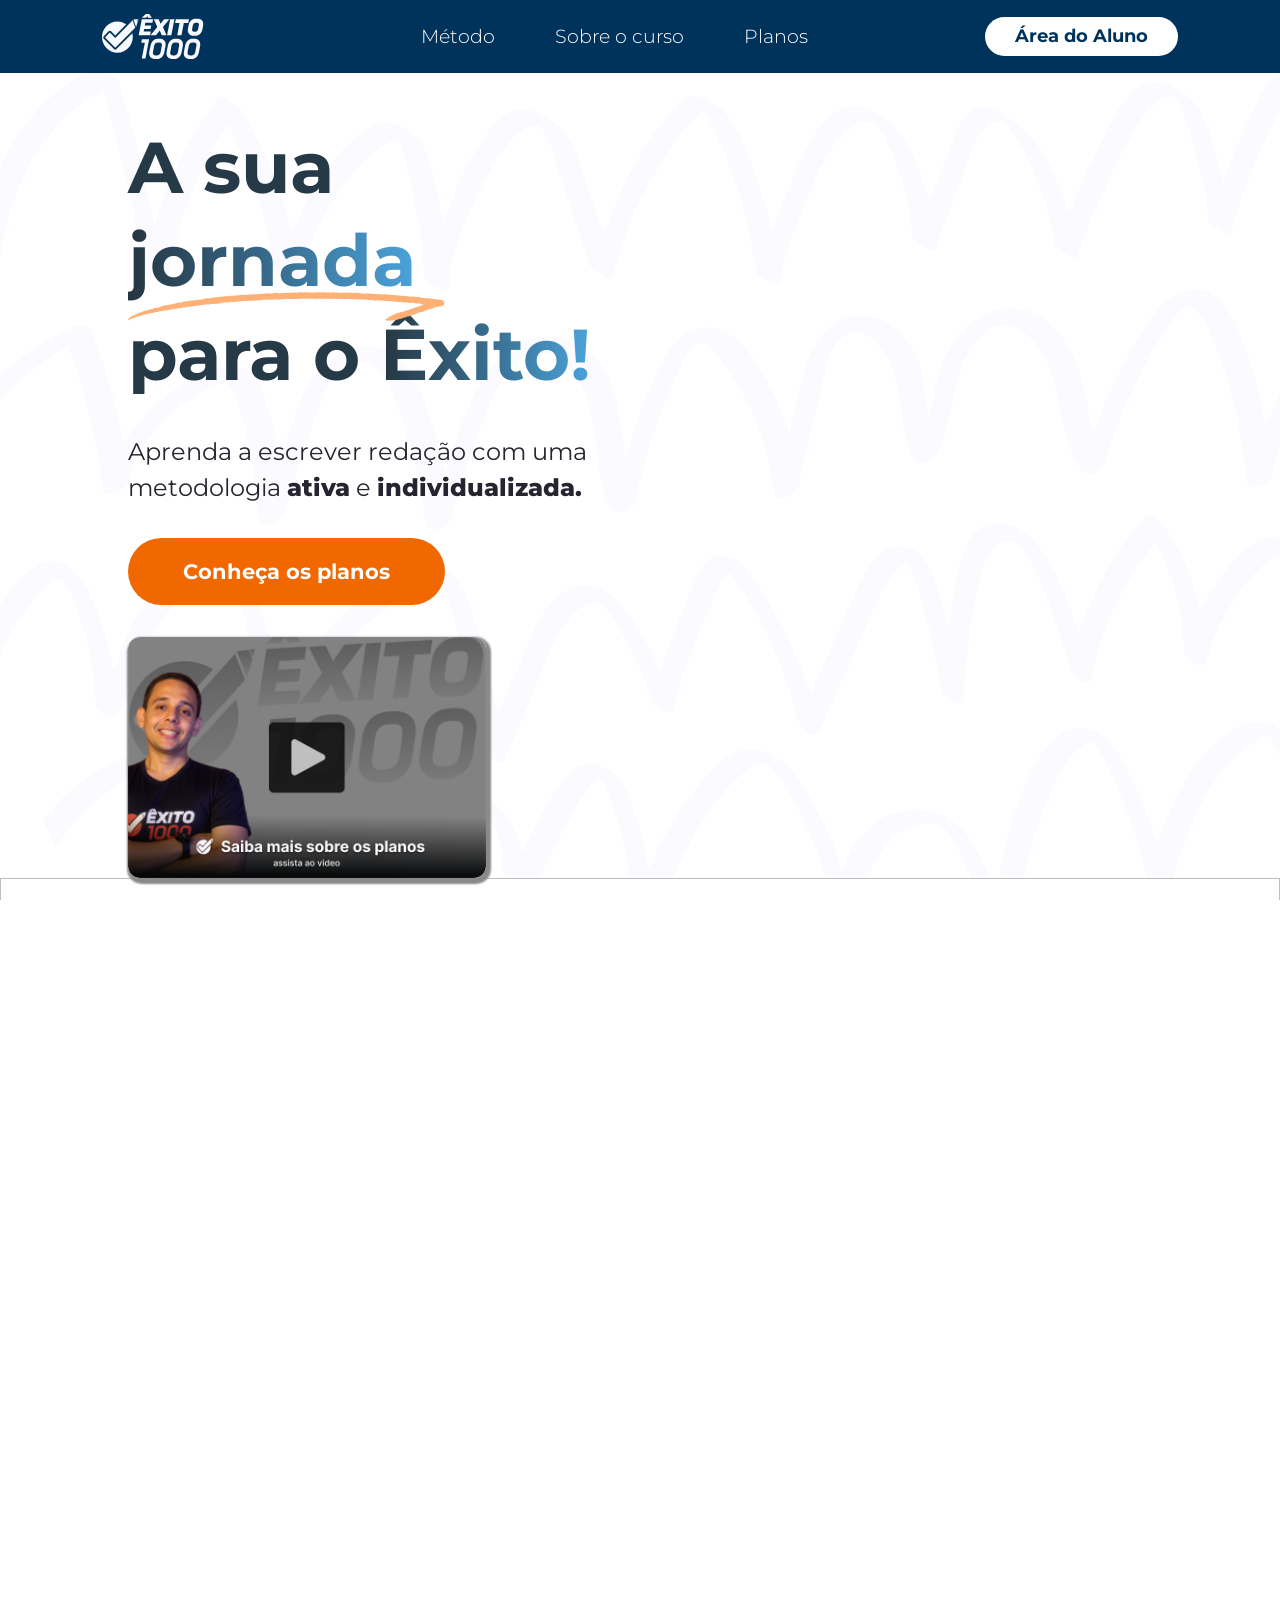
==== commit c5436c09: "fix-text-sucess" ====
--- a/index.html
+++ b/index.html
@@ -150,7 +150,7 @@
                     </div>
                 </div> -->
                 <div class="container-video-planos">
-                    <img src="/assets/video-banner.png" alt="play-planos" class="video-planos" onclick="openPlanVideo('#premium')" />
+                    <img src="./assets/video-banner.png" alt="play-planos" class="video-planos" onclick="openPlanVideo('#premium')" />
                 </div>
             </div>
             <div class="galeria-alunos">
@@ -404,7 +404,7 @@
             </a>
         </div>
         <div>
-            <p class="copy-footer">© 2025 <span itemprop="name">Êxito 1000</span> | Todos Os Direitos Reservados</p>
+            <p class="copy-footer">© 2026 <span itemprop="name">Êxito 1000</span> | Todos Os Direitos Reservados</p>
         </div>
     </footer>
     <dialog id="videoDialog" class="video-dialog" aria-label="Vídeo do plano">
--- a/styles/banner.css
+++ b/styles/banner.css
@@ -130,7 +130,8 @@
   width: 50%;
   display: flex;
   gap: 0.5rem;
-  height: fit-content;
+  height: auto; 
+  align-items: stretch;
 }
 
 /* colunas esquerda e direita */
@@ -139,6 +140,7 @@
   display: flex;
   flex-direction: column;
   gap: 0.5rem;
+  align-items: stretch;
 }
 
 /* linha de baixo com 2 fotos lado a lado */
@@ -152,14 +154,16 @@
 /* estilo base das imagens */
 .foto {
   width: 100%;
-  height: auto;
+  height: 100%;
   object-fit: cover;
   object-position: top center;
   display: block;
   border-radius: 12px;
   box-shadow: #969696 0px 0px 2px 0px;
-  opacity: 1;
   transition: opacity .6s ease;
+  will-change: opacity;
+  backface-visibility: hidden;
+  transform: translateZ(0); /* força GPU no Safari */
 }
 
 /* 2) controle o tamanho por aspecto (mobile principalmente) */
@@ -189,7 +193,7 @@
 }
 
 .foto.is-fading {
-  opacity: 0.07 !important;
+  opacity: 0 !important;  
 }
 
 @media (max-width: 768px) {
@@ -275,6 +279,7 @@
 
   .foto {
     border-radius: 10px;
+    height: 100%;
   }
 
   .foto-grande,
--- a/styles/metodo.css
+++ b/styles/metodo.css
@@ -208,7 +208,9 @@
       justify-content: center;
     }
     .faixa {
-      font-size: 1rem;
+      font-size: 0.8rem;
+      padding-inline: 2rem;
       font-weight: 300;
+      margin: 0;
     }
   }
--- a/styles/plans.css
+++ b/styles/plans.css
@@ -45,8 +45,9 @@
   font-size: 0.9rem;
   font-weight: 400;
   align-items: center;
-  ;
-}
+  text-align: center;
+}
+
 .plan-video-planos:hover{
   color: #000000;
 }
@@ -232,19 +233,13 @@
   }
 
 .selo {
-  position: absolute;
-  z-index: 999;
-  width: 6rem;
-  height: auto;
-  justify-content: center;
-  margin: 0 auto;
-  left: 0;
-  right: 0;
-  margin-left: auto;
-  margin-right: auto;
-  margin-top: -70rem;
-}
-
-}
-
-
+ display: none;
+}
+
+.plan-video-planos {
+  font-size: 0.7rem;
+}
+
+}
+
+
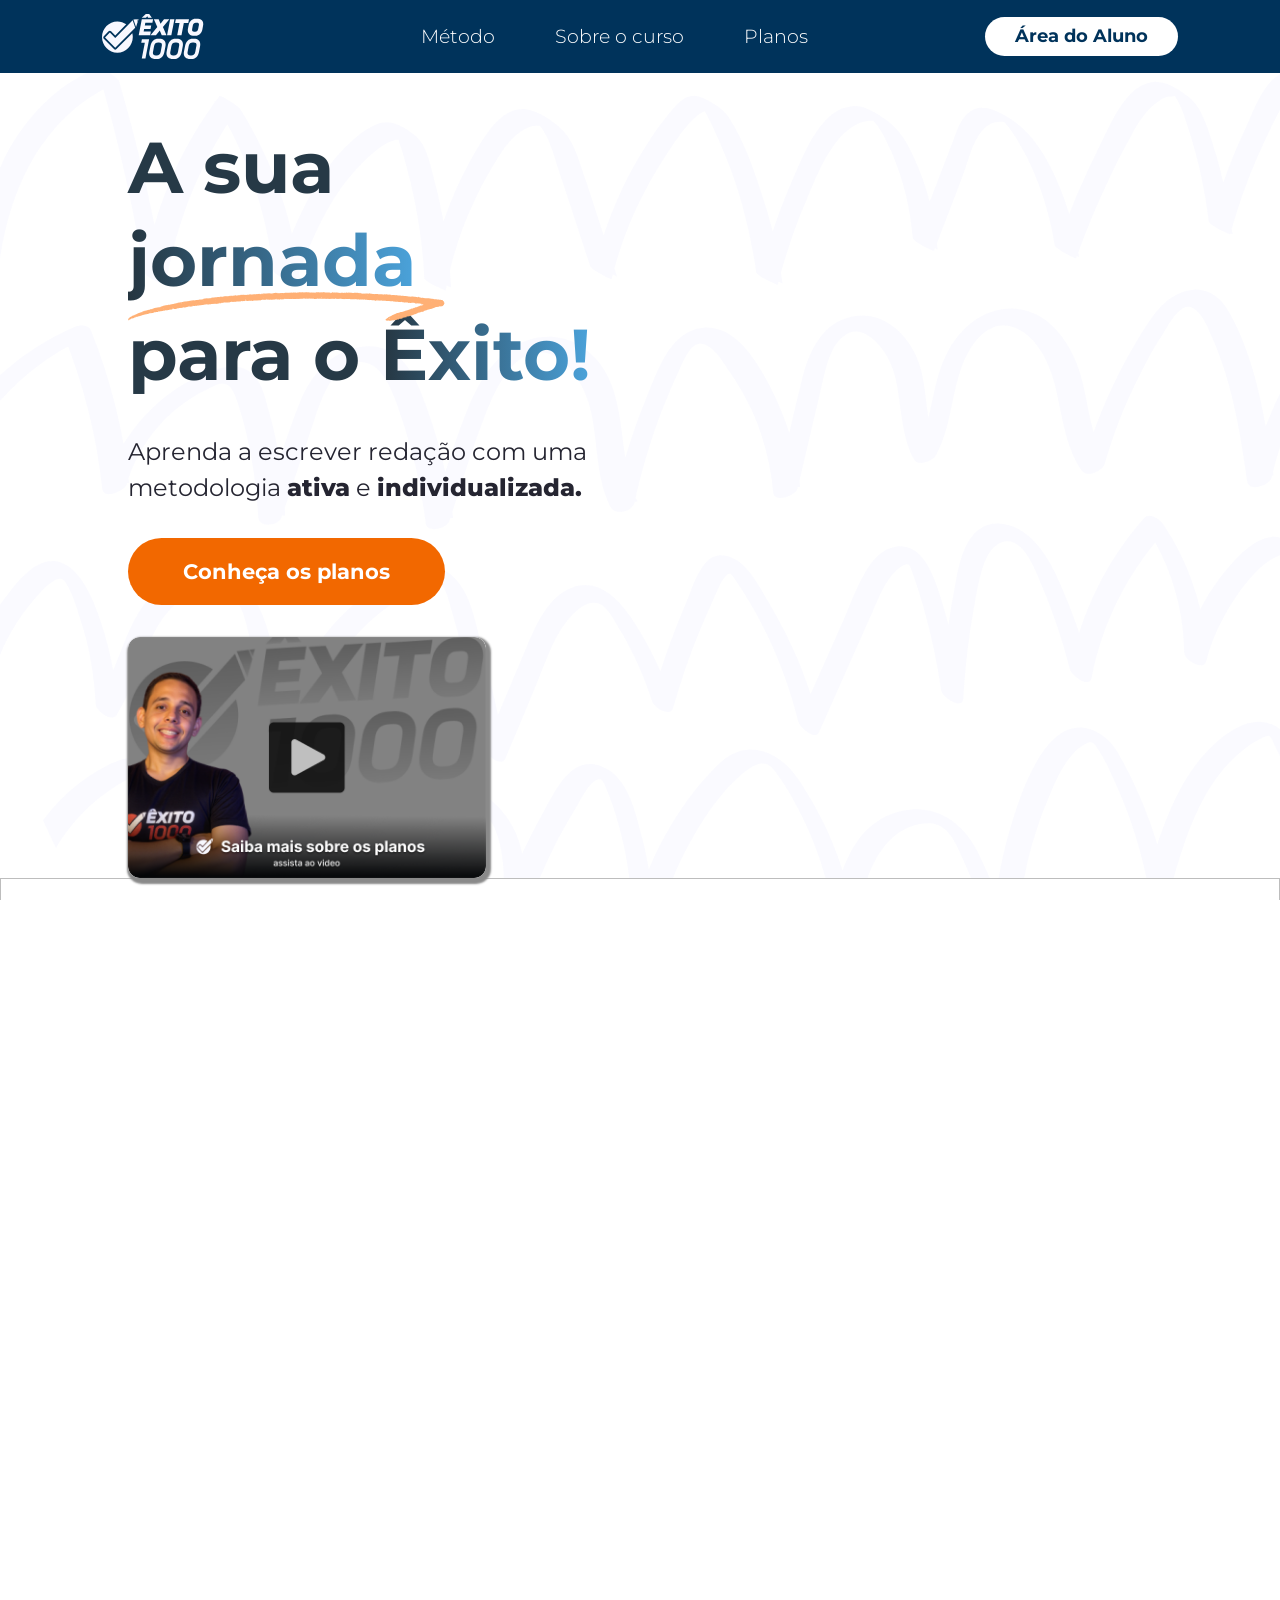
==== commit eb7f0f53: "feat-new-pages" ====
--- a/index.html
+++ b/index.html
@@ -67,17 +67,17 @@
     <link rel="icon" href="./assets/iconlogo.svg" type="image/svg+xml" />
 
     <!-- CSS principal -->
-    <link rel="stylesheet" href="./reset.css?v=23122025" />
-    <link rel="stylesheet" href="./global.css?v=23122025" />
-    <link rel="stylesheet" href="./styles/header.css?v=23122025" />
-    <link rel="stylesheet" href="./styles/banner.css?v=23122025" />
-    <link rel="stylesheet" href="./styles/univs.css?v=23122025" />
-    <link rel="stylesheet" href="./styles/metodo.css?v=23122025" />
-    <link rel="stylesheet" href="./styles/espec.css?v=23122025" />
-    <link rel="stylesheet" href="./styles/plans.css?v=23122025" />
-    <link rel="stylesheet" href="./styles/dreams.css?v=23122025" />
-    <link rel="stylesheet" href="./styles/footer.css?v=23122025" />
-    <link rel="stylesheet" href="./styles/video-dialog.css?v=23122025" />
+    <link rel="stylesheet" href="./reset.css?v=05012026" />
+    <link rel="stylesheet" href="./global.css?v=05012026" />
+    <link rel="stylesheet" href="./styles/header.css?v=05012026" />
+    <link rel="stylesheet" href="./styles/banner.css?v=05012026" />
+    <link rel="stylesheet" href="./styles/univs.css?v=05012026" />
+    <link rel="stylesheet" href="./styles/metodo.css?v=05012026" />
+    <link rel="stylesheet" href="./styles/espec.css?v=05012026" />
+    <link rel="stylesheet" href="./styles/plans.css?v=05012026" />
+    <link rel="stylesheet" href="./styles/dreams.css?v=05012026" />
+    <link rel="stylesheet" href="./styles/footer.css?v=05012026" />
+    <link rel="stylesheet" href="./styles/video-dialog.css?v=05012026" />
 
     <link rel="stylesheet" href="https://unpkg.com/aos@2.3.1/dist/aos.css" />
     <script src="https://unpkg.com/aos@2.3.1/dist/aos.js"></script>
@@ -106,12 +106,13 @@
             </ul>
         </nav>
         <!-- Botão desktop -->
-        <a href="https://plataforma.redacaoexito1000.com.br/student/login" target="_blank" class="btn-area-aluno">
-            <button>Área do Aluno</button>
+        <a href="https://plataforma.redacaoexito1000.com.br/student/login" target="_blank" class="btn-area-aluno"
+            aria-label="Acessar Área do Aluno">
+            <button aria-label="Acessar a área do aluno">Área do Aluno</button>
         </a>
         <!-- Ícone hambúrguer (mobile) -->
-        <button class="menu-toggle" aria-label="Abrir menu">
-            <img src="./assets/icon/icon-menu.svg" alt="Menu" />
+        <button class="menu-toggle" aria-label="Abrir menu de navegação">
+            <img src="./assets/icon/icon-menu.svg" alt="Ícone de Menu" />
         </button>
     </header>
     <!-- Menu mobile fullscreen -->
@@ -132,14 +133,13 @@
         <section class="section-banner">
             <div class="container-banner">
                 <h1 class="hero-title">
-                    A sua <span class="gradient-text">jornada<img class="flash" src="./assets/flash.svg"
-                            data-aos="fade-right" /></span><br>
+                    A sua <span class="gradient-text">jornada<img class="flash" src="./assets/flash.svg" /></span><br>
                     para o <span class="gradient-text">Êxito!</span>
                 </h1>
                 <h2>
                     Aprenda a escrever redação com uma metodologia <b>ativa</b> e <b>individualizada.</b>
                 </h2>
-                <a href="#planos">
+                <a href="#planos" aria-label="Conhecer os planos Êxito 1000">
                     <button>Conheça os planos</button>
                 </a>
                 <!-- <div class="avaliacao-container">
@@ -150,38 +150,47 @@
                     </div>
                 </div> -->
                 <div class="container-video-planos">
-                    <img src="./assets/video-banner.png" alt="play-planos" class="video-planos" onclick="openPlanVideo('#premium')" />
+                    <button aria-label="Assistir ao vídeo de apresentação dos planos"
+                        style="background:none; border:none; padding:0; cursor:pointer;"
+                        onclick="openPlanVideo('#premium')">
+                        <img src="./assets/video-banner.png" alt="Vídeo explicativo dos planos do curso de redação"
+                            class="video-planos" />
+                    </button>
                 </div>
             </div>
             <div class="galeria-alunos">
                 <!-- Coluna esquerda -->
                 <div class="galeria-col galeria-esquerda">
-                    <img src="./assets/alunos/aluno1.webp" alt="aluna 1" class="foto foto-grande">
-                    <img src="./assets/alunos/aluno2.webp" alt="aluna 2" class="foto foto-vertical">
+                    <img src="./assets/alunos/aluno1.webp" alt="Aluna Êxito 1000 feliz com a nota"
+                        class="foto foto-grande">
+                    <img src="./assets/alunos/aluno2.webp" alt="Aluna do curso de redação estudando"
+                        class="foto foto-vertical">
                 </div>
                 <!-- Coluna direita -->
                 <div class="galeria-col galeria-direita">
                     <div class="linha-baixo">
-                        <img src="./assets/alunos/aluno3.webp" alt="alunos 3" class="foto foto-menor">
-                        <img src="./assets/alunos/aluno4.webp" alt="aluna 4" class="foto foto-menor2">
+                        <img src="./assets/alunos/aluno3.webp" alt="Alunos estudando juntos para o ENEM"
+                            class="foto foto-menor">
+                        <img src="./assets/alunos/aluno4.webp" alt="Aluna mostrando seus resultados"
+                            class="foto foto-menor2">
                     </div>
                 </div>
             </div>
         </section>
-        <section class="universidades">
+        <section class="universidades" aria-label="Universidades aprovadas">
             <div class="universidades-track">
-                <img src="./assets/univ/ufba.svg" alt="UFBA" />
-                <img src="./assets/univ/bahiana.svg" alt="Bahiana" />
-                <img src="./assets/univ/uneb.svg" alt="UNEB" />
-                <img src="./assets/univ/uesb.svg" alt="UESB" />
-        
+                <img src="./assets/univ/ufba.svg" alt="Universidade Federal da Bahia - UFBA" />
+                <img src="./assets/univ/bahiana.svg" alt="Escola Bahiana de Medicina e Saúde Pública" />
+                <img src="./assets/univ/uneb.svg" alt="Universidade do Estado da Bahia - UNEB" />
+                <img src="./assets/univ/uesb.svg" alt="Universidade Estadual do Sudoeste da Bahia - UESB" />
+
                 <!-- duplicado para loop -->
                 <img src="./assets/univ/ufba.svg" alt="" aria-hidden="true" />
                 <img src="./assets/univ/bahiana.svg" alt="" aria-hidden="true" />
                 <img src="./assets/univ/uneb.svg" alt="" aria-hidden="true" />
                 <img src="./assets/univ/uesb.svg" alt="" aria-hidden="true" />
 
-                 <!-- duplicado para loop -->
+                <!-- duplicado para loop -->
                 <img src="./assets/univ/ufba.svg" alt="" aria-hidden="true" />
                 <img src="./assets/univ/bahiana.svg" alt="" aria-hidden="true" />
                 <img src="./assets/univ/uneb.svg" alt="" aria-hidden="true" />
@@ -198,18 +207,21 @@
                 <div class="card-metodo">
                     <h4>Código de cores que mostram seus</h4>
                     <div class="card-span">pontos fortes e fracos</div>
-                    <img class="card-metodo-image" src="./assets/redacao.webp" alt="metodologia">
+                    <img class="card-metodo-image" src="./assets/redacao.webp"
+                        alt="Sistema exclusivo de correção de redação por código de cores Êxito 1000">
                 </div>
                 <div class="card-metodo">
                     <h4>Correções feitas por corretores com</h4>
                     <div class="card-span">960, 980 e 1000 no ENEM</div>
-                    <img class="card-metodo-image" src="./assets/bia-corretora.webp" alt="corretora-bia">
+                    <img class="card-metodo-image" src="./assets/bia-corretora.webp"
+                        alt="Corretora da equipe avaliando redações com 1000 no ENEM">
                 </div>
             </div>
             <div class="card-metodo-prof">
                 <h4>Mentorias individuais</h4>
                 <div class="card-span">que te guiam para o <b>ÊXITO</b></div>
-                <img class="card-img-prof" src="./assets/prof-matheus.webp" alt="prof-matheus">
+                <img class="card-img-prof" src="./assets/prof-matheus.webp"
+                    alt="Mentoria individual com o Professor Matheus Costa">
             </div>
 
             <div class="faixa-container">
@@ -228,8 +240,9 @@
                         <b>+ corretores</b>
                     </h4>
                     <h3><span class="black-letter">Especialista em</span><br /> <span class="white-letter"><img
-                                class="checked" src="./assets/checked.svg" />redação</span> <span
-                            class="black-letter">para</span><br /> <span class="white-letter">vestibulares</span></h3>
+                                class="checked" src="./assets/checked.svg" alt="Ícone de aprovado" />redação</span>
+                        <span class="black-letter">para</span><br /> <span class="white-letter">vestibulares</span>
+                    </h3>
                     <p class="paragraph-white">Conhecido por sua paixão por transformar a escrita em aprovação, Matheus
                         Costa é o professor mentor à frente do nosso curso.<br />
                         <br />
@@ -251,67 +264,70 @@
             <div class="plans-title-metodo">
                 <h3 class="plans-metodo-title">Sob medida para sua nota 1000!</h3>
                 <h5 class="plans-title-description">Planos</h5>
-                
+
                 <!-- <hr class="plans-glow-line" /> -->
 
-                <a href="javascript:void(0)" onclick="openPlanVideo('#premium')" class="plan-video-planos">
+                <a href="javascript:void(0)" onclick="openPlanVideo('#premium')" class="plan-video-planos"
+                    aria-label="Assistir vídeo explicando as diferenças entre os planos">
                     Entenda as diferenças entre os planos (Clique aqui)
                 </a>
             </div>
             <div class="container-plains-cards">
-                <img class="selo" src="./assets/selo.svg" alt="selo" />
+                <img class="selo" src="./assets/selo.svg" alt="Selo de Garantia Êxito 1000" />
                 <div class="plan-1">
                     <h5 class="name-plan">Plano Diamante</h5>
                     <div class="faixa-plan-1">
                         <b>Mentoria individual toda semana</b><br />
                         com o prof. Matheus Costa.
-                        </div>
-                        <ul class="plan-list">
-                            <li class="plan-list-item">
-                                <img src="./assets/icon-check.svg" alt="icon" />
-                                Grupo da turma no Telegram;
-                            </li>
-                        
-                            <li class="plan-list-item">
-                                <img src="./assets/icon-check.svg" alt="icon" />
-                                Acesso à plataforma Êxito 1000;
-                            </li>
-                        
-                            <li class="plan-list-item">
-                                <img src="./assets/icon-check.svg" alt="icon" />
-                                Aulas ao vivo toda semana em grupo;
-                            </li>
-                        
-                            <li class="plan-list-item">
-                                <img src="./assets/icon-check.svg" alt="icon" />
-                                Simulado de redação mensal;
-                            </li>
-                        
-                            <li class="plan-list-item" style="font-weight: 500;">
-                                <img src="./assets/icon-check.svg" alt="icon" />
-                                Correção da redação ao vivo na mentoria;
-                            </li>
-                        
-                            <li class="plan-list-item" style="font-weight: 500;">
-                                <img src="./assets/icon-check.svg" alt="icon" />
-                                Redações ilimitadas;
-                            </li>
-                        
-                            <li class="plan-list-item" style="font-weight: 500;">
-                                <img src="./assets/icon-check.svg" alt="icon" />
-                                Simulado de redação bônus mensal;
-                            </li>
-                        
-                            <li class="plan-list-item" style="font-weight: 500;">
-                                <img src="./assets/icon-check.svg" alt="icon" />
-                                KIT EXCLUSIVO DIAMANTE
-                                <a href="javascript:void(0)" onclick="openPlanVideo('#diamante')" class="plan-video-link">
-                                    ( veja o vídeo )
-                                </a>                                
-                            </li>
-                        </ul>
-
-                    <a href="https://api.whatsapp.com/send?phone=5571996888181" target="_blank">
+                    </div>
+                    <ul class="plan-list">
+                        <li class="plan-list-item">
+                            <img src="./assets/icon-check.svg" alt="icon" />
+                            Grupo da turma no Telegram;
+                        </li>
+
+                        <li class="plan-list-item">
+                            <img src="./assets/icon-check.svg" alt="icon" />
+                            Acesso à plataforma Êxito 1000;
+                        </li>
+
+                        <li class="plan-list-item">
+                            <img src="./assets/icon-check.svg" alt="icon" />
+                            Aulas ao vivo toda semana em grupo;
+                        </li>
+
+                        <li class="plan-list-item">
+                            <img src="./assets/icon-check.svg" alt="Incluso:" />
+                            Simulado de redação mensal;
+                        </li>
+
+                        <li class="plan-list-item" style="font-weight: 500;">
+                            <img src="./assets/icon-check.svg" alt="icon" />
+                            Correção da redação ao vivo na mentoria;
+                        </li>
+
+                        <li class="plan-list-item" style="font-weight: 500;">
+                            <img src="./assets/icon-check.svg" alt="icon" />
+                            Redações ilimitadas;
+                        </li>
+
+                        <li class="plan-list-item" style="font-weight: 500;">
+                            <img src="./assets/icon-check.svg" alt="icon" />
+                            Simulado de redação bônus mensal;
+                        </li>
+
+                        <li class="plan-list-item" style="font-weight: 500;">
+                            <img src="./assets/icon-check.svg" alt="icon" />
+                            KIT EXCLUSIVO DIAMANTE
+                            <a href="javascript:void(0);" onclick="openPlanVideo('#diamante')" class="plan-video-link"
+                                aria-label="Veja o vídeo explicativo do Plano Diamante">
+                                <span class="no-wrap">( veja o vídeo )</span>
+                            </a>
+                        </li>
+                    </ul>
+
+                    <a href="https://api.whatsapp.com/send?phone=5571996888181" target="_blank"
+                        aria-label="Entrar na lista de espera para o Plano Diamante via WhatsApp">
                         <button class="plan-button">Lista de espera</button>
                     </a>
                 </div>
@@ -323,47 +339,53 @@
                             <img src="./assets/icon-check.svg" alt="icon" />
                             Grupo da turma no Telegram;
                         </li>
-                
+
                         <li class="plan-list-item">
                             <img src="./assets/icon-check.svg" alt="icon" />
                             Acesso à plataforma Êxito 1000;
                         </li>
-                
+
                         <li class="plan-list-item">
                             <img src="./assets/icon-check.svg" alt="icon" />
                             Aulas ao vivo toda semana em grupo;
                         </li>
-                
+
                         <li class="plan-list-item">
                             <img src="./assets/icon-check.svg" alt="icon" />
                             Simulado de redação mensal;
                         </li>
-                
+
                         <li class="plan-list-item" style="font-weight: 500;">
                             <img src="./assets/icon-check.svg" alt="icon" />
                             Correção em até 3 dias úteis;
                         </li>
-                
-                        <li class="plan-list-item" style="font-weight: 500;">
-                            <img src="./assets/icon-check.svg" alt="icon" />
-                            8 redações mensais<span style="font-size: 0.9rem; align-items: center; font-style: italic;">(4 escritas e 4 reescritas);</span>
-                        </li>
-                
-                        <li class="plan-list-item" style="font-weight: 500;">
-                            <img src="./assets/icon-check.svg" alt="icon" />
-                            Mentoria de orientação<span style="font-size: 0.9rem; align-items: center; font-style: italic;">(uma única vez);</span>
-                        </li>
-                
+
+                        <li class="plan-list-item" style="font-weight: 500;">
+                            <img src="./assets/icon-check.svg" alt="icon" />
+                            8 redações mensais<span
+                                style="font-size: 0.9rem; align-items: center; font-style: italic;">(4 escritas e 4
+                                reescritas);</span>
+                        </li>
+
+                        <li class="plan-list-item" style="font-weight: 500;">
+                            <img src="./assets/icon-check.svg" alt="icon" />
+                            Mentoria de orientação<span
+                                style="font-size: 0.9rem; align-items: center; font-style: italic;">(uma única
+                                vez);</span>
+                        </li>
+
                         <li class="plan-list-item" style="font-weight: 500;">
                             <img src="./assets/icon-check.svg" alt="icon" />
                             KIT EXCLUSIVO PREMIUM
-                            <a href="javascript:void(0)" onclick="openPlanVideo('#premium')" class="plan-video-link">
-                                ( veja o vídeo )
+                            <a href="javascript:void(0);" onclick="openPlanVideo('#premium')" class="plan-video-link"
+                                aria-label="Veja o vídeo explicativo do Plano Premium">
+                                <span class="no-wrap">( veja o vídeo )</span>
                             </a>
                         </li>
                     </ul>
 
-                    <a href="https://api.whatsapp.com/send?phone=5571996888181" target="_blank">
+                    <a href="https://api.whatsapp.com/send?phone=5571996888181" target="_blank"
+                        aria-label="Fazer matrícula no Plano Premium via WhatsApp">
                         <button class="plan-button">Faça sua matrícula</button>
                     </a>
                 </div>
@@ -371,12 +393,13 @@
         </section>
         <section class="dreams-container">
             <div class="left-dreams">
-                <h4 class="title-left-dreams">Te ajudamos a<br /> <img class="checked-dream"
-                        src="./assets/checked.svg" />realizar o seu sonho</h4>
+                <h4 class="title-left-dreams">Te ajudamos a<br /> <img class="checked-dream" src="./assets/checked.svg"
+                        alt="Check de sonho realizado" />realizar o seu sonho</h4>
                 <h4 class="title-left-dreams-mobile">Te ajudamos a <img class="checked-dream-mobile"
-                        src="./assets/checked.svg" />realizar o seu sonho</h4>
+                        src="./assets/checked.svg" alt="Check de sonho realizado" />realizar o seu sonho</h4>
                 <p>A sua redação nota 1000 é o nosso objetivo</p>
-                <a href="https://api.whatsapp.com/send?phone=5571996888181" target="_blank">
+                <a href="https://api.whatsapp.com/send?phone=5571996888181" target="_blank"
+                    aria-label="Entrar em contato via WhatsApp">
                     <button class="btn-dreams">Faça sua matrícula</button>
                 </a>
             </div>
@@ -398,9 +421,9 @@
             </nav>
         </div>
         <div class="logo-footer">
-            <img src="./assets/logo.svg" alt="Logo Exito 1000" />
-            <a href="https://www.instagram.com/redacaoexito1000/" target="_blank">
-                <img src="./assets/icon/icon-insta.svg" alt="Logo instagram" />
+            <img src="./assets/logo.svg" alt="Símbolo oficial do Curso Êxito 1000" />
+            <a href="https://www.instagram.com/redacaoexito1000/" target="_blank" aria-label="Acessar nosso Instagram">
+                <img src="./assets/icon/icon-insta.svg" alt="Instagram do Êxito 1000" />
             </a>
         </div>
         <div>
@@ -409,13 +432,13 @@
     </footer>
     <dialog id="videoDialog" class="video-dialog" aria-label="Vídeo do plano">
         <button id="videoDialogClose" class="video-dialog-close" aria-label="Fechar">×</button>
-    
+
         <div class="video-dialog-body">
             <video id="videoDialogPlayer" controls playsinline preload="metadata"></video>
         </div>
     </dialog>
-    <script src="./script.js?v=23122025"></script>
-    
-    </body>
-    
-    </html>+    <script src="./script.js?v=05012026"></script>
+
+</body>
+
+</html>
--- a/global.css
+++ b/global.css
@@ -9,7 +9,8 @@
   padding: 0;
   width: 100%;
   max-width: 100%;
-  overflow-x: hidden; /* corta qualquer coisa que tente passar */
+  overflow-x: hidden;
+  /* corta qualquer coisa que tente passar */
 
   font-family: 'Montserrat', 'Inter', sans-serif;
   font-weight: 100;
@@ -28,9 +29,21 @@
 strong {
   font-weight: 800;
 }
+
 button:hover {
   cursor: pointer;
   transform: scale(1.02);
   transition: ease-in 0.2s;
 }
 
+/* Utilitários - Otimização de Performance e Texto */
+.gpu-accelerated {
+  -webkit-transform: translateZ(0);
+  transform: translateZ(0);
+  backface-visibility: hidden;
+  -webkit-backface-visibility: hidden;
+}
+
+.no-wrap {
+  white-space: nowrap;
+}
--- a/styles/banner.css
+++ b/styles/banner.css
@@ -105,7 +105,7 @@
 
 .video-planos {
   width: 70%;
-  
+
   height: auto;
   object-fit: cover;
   object-position: top center;
@@ -130,7 +130,7 @@
   width: 50%;
   display: flex;
   gap: 0.5rem;
-  height: auto; 
+  height: auto;
   align-items: stretch;
 }
 
@@ -160,10 +160,11 @@
   display: block;
   border-radius: 12px;
   box-shadow: #969696 0px 0px 2px 0px;
-  transition: opacity .6s ease;
+  transition: opacity 1.2s cubic-bezier(0.4, 0, 0.2, 1);
   will-change: opacity;
   backface-visibility: hidden;
-  transform: translateZ(0); /* força GPU no Safari */
+  transform: translateZ(0);
+  /* força GPU no Safari */
 }
 
 /* 2) controle o tamanho por aspecto (mobile principalmente) */
@@ -193,7 +194,7 @@
 }
 
 .foto.is-fading {
-  opacity: 0 !important;  
+  opacity: 0 !important;
 }
 
 @media (max-width: 768px) {
@@ -236,9 +237,11 @@
     font-size: 0.8rem;
     padding-block: 14px;
   }
-.video-planos {
-  width: 100%;
-}
+
+  .video-planos {
+    width: 100%;
+  }
+
   /* avaliação estrelas */
   .avaliacao-container {
     flex-direction: row;
@@ -269,7 +272,7 @@
     max-width: 420px;
     align-self: center;
   }
-  
+
 
   .galeria-col,
   .linha-baixo {
--- a/styles/dreams.css
+++ b/styles/dreams.css
@@ -1,38 +1,38 @@
 .dreams-container {
-    display: flex;
-    flex-direction: row;
-    justify-content: space-between;
-    gap: 0px;
-    min-height: 100vh;
+  display: flex;
+  flex-direction: row;
+  justify-content: space-between;
+  gap: 0px;
+  min-height: 100vh;
 }
 
 .left-dreams {
-    width: 60%;
-    background-image: url("../assets/bg-paper.webp");
-    background-position: right;
-    background-repeat: no-repeat;
-    background-size: cover;
-    display: flex;
-    flex-direction: column;
-    gap: 1rem;
-    align-items: right;
-    justify-content: center;
-    padding-left: 10%;
+  width: 60%;
+  background-image: url("../assets/bg-paper.webp");
+  background-position: right;
+  background-repeat: no-repeat;
+  background-size: cover;
+  display: flex;
+  flex-direction: column;
+  gap: 1rem;
+  align-items: right;
+  justify-content: center;
+  padding-left: 10%;
 }
 
 .title-left-dreams {
-    color: #0062A1;
-    font-size: 3.5rem;
-    font-weight: 700;
-    line-height: normal;
+  color: #0062A1;
+  font-size: 3.5rem;
+  font-weight: 700;
+  line-height: normal;
 }
 
 .left-dreams p {
-    display: block;
-    color: #00335B;
-    font-size: 2rem;
-    font-weight: 500;
-    font-family: kalam, sans-serif;
+  display: block;
+  color: #00335B;
+  font-size: 2rem;
+  font-weight: 500;
+  font-family: kalam, sans-serif;
 }
 
 .btn-dreams {
@@ -50,19 +50,20 @@
 }
 
 .checked-dream {
-    position: absolute;
-    z-index: 1;
-    min-width: 400px;
-    width: auto;
-    margin-left: 13rem;
-    margin-top: -1rem;
-    
-}
-.checked-dream-mobile {
-    display: none;    
+  position: absolute;
+  z-index: 1;
+  min-width: 400px;
+  width: auto;
+  margin-left: 13rem;
+  margin-top: -1rem;
+
 }
 
-.right-dreams{
+.checked-dream-mobile {
+  display: none;
+}
+
+.right-dreams {
   width: 40%;
   position: relative;
   overflow: hidden;
@@ -71,7 +72,7 @@
   justify-content: center;
 }
 
-.dreams-img{
+.dreams-img {
   position: absolute;
   inset: 0;
   width: 100%;
@@ -79,19 +80,25 @@
   object-fit: cover;
   object-position: top;
   opacity: 0;
-  transition: opacity .7s ease;
+  will-change: opacity;
+  -webkit-transform: translateZ(0);
+  /* Aceleração GPU Safari */
+  transform: translateZ(0);
+  transition: opacity 1.2s cubic-bezier(0.4, 0, 0.2, 1);
 }
 
-.dreams-img.is-active{
+.dreams-img.is-active {
   opacity: 1;
 }
 
 .paragraph-dream {
   display: none;
 }
+
 .title-left-dreams-mobile {
   display: none;
 }
+
 @media (max-width: 768px) {
 
   .dreams-container {
@@ -111,9 +118,11 @@
     align-items: flex-start;
     text-align: left;
   }
+
   .title-left-dreams {
     display: none;
   }
+
   .title-left-dreams-mobile {
     display: block;
     color: #0062A1;
@@ -129,22 +138,25 @@
     width: 200px;
     margin-left: -1rem;
     margin-top: -0.5rem;
-    
-}
+
+  }
 
   .right-dreams {
     min-height: 320px;
   }
+
   .btn-dreams {
     font-size: 1rem;
     width: max-content;
     padding-inline: 80px;
   }
+
   .left-dreams p {
     font-size: 1.3rem;
   }
+
   .right-dreams {
     width: 100%;
     min-height: 60vh;
-}
-}
+  }
+}
